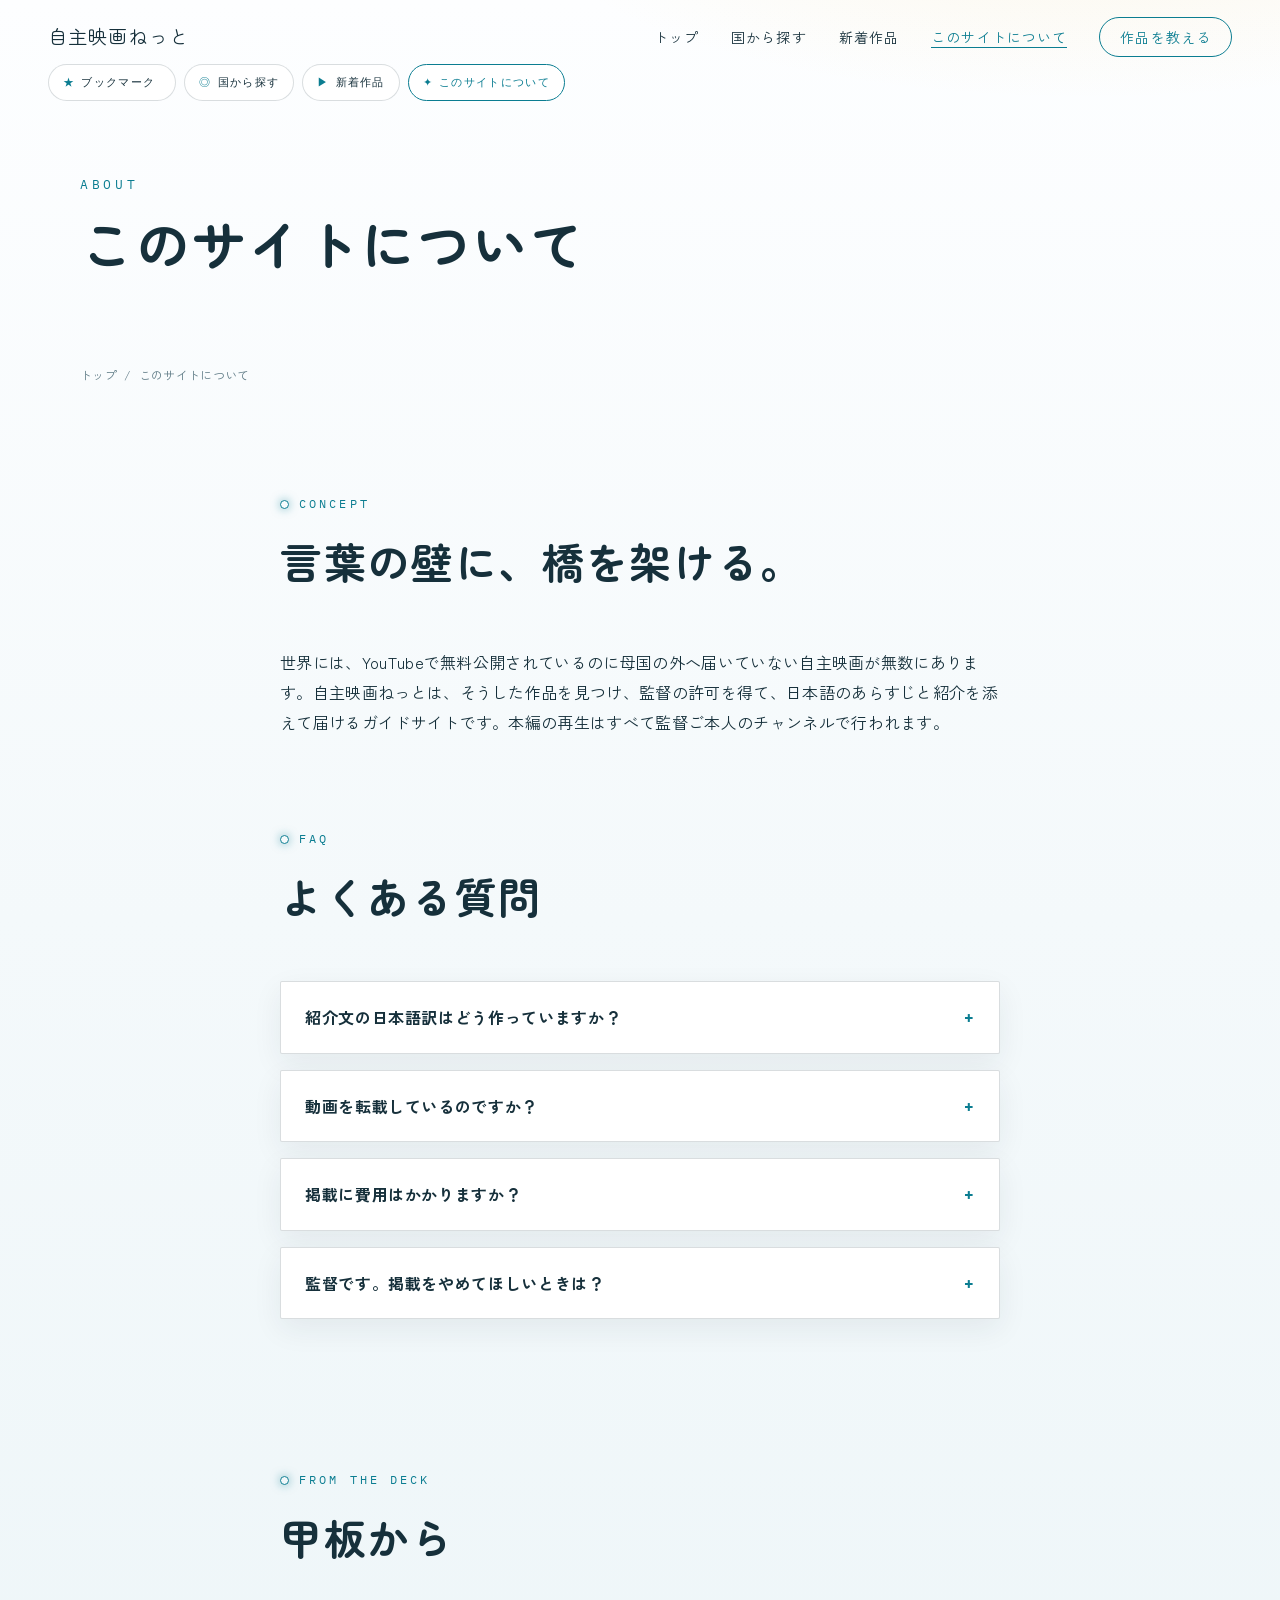
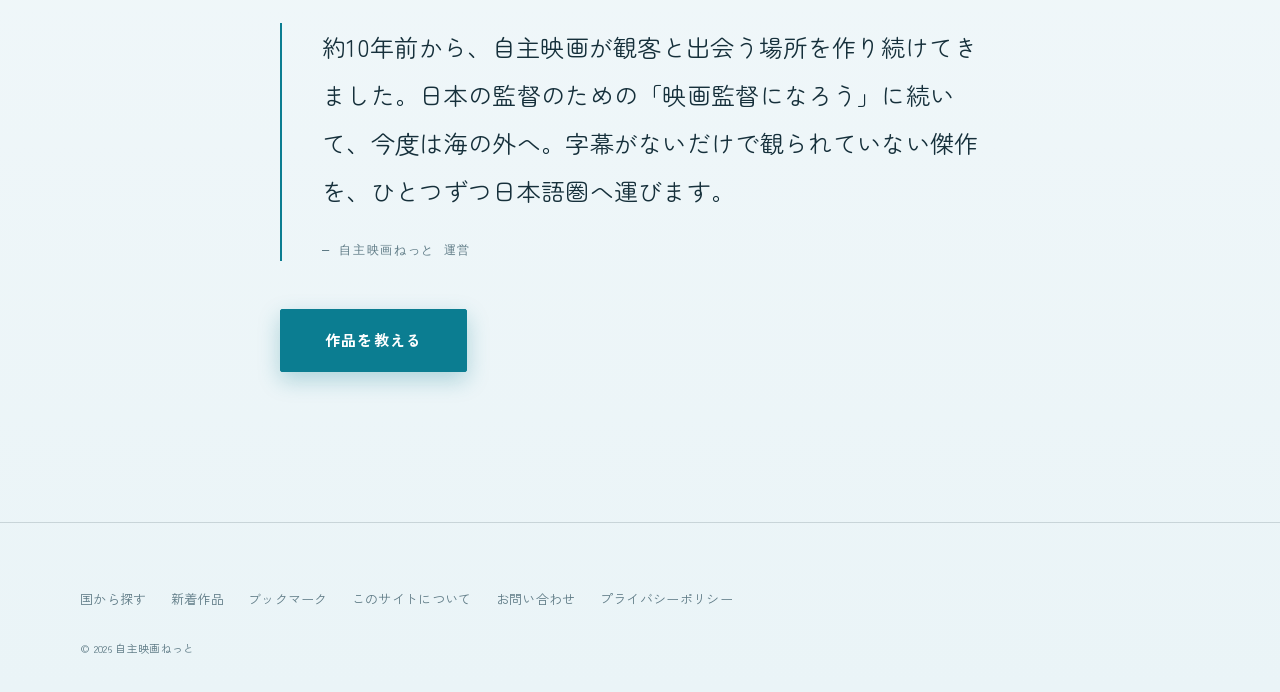
==== about.html @ 698e89a6 "Add files via upload" ====
<!DOCTYPE html>
<html lang="ja">
<head>
  <meta charset="UTF-8">
  <meta name="viewport" content="width=device-width, initial-scale=1.0">
  <title>このサイトについて | 自主映画ねっと</title>
  <meta name="description" content="自主映画ねっとのコンセプトと仕組み。監督の許可を得て、日本語の紹介つきで世界の自主映画を届けます。">
  <meta property="og:type" content="article">
  <meta property="og:title" content="このサイトについて | 自主映画ねっと">
  <meta property="og:description" content="自主映画ねっとのコンセプトと仕組み。監督の許可を得て、日本語の紹介つきで世界の自主映画を届けます。">
  <meta property="og:url" content="https://jisyueiga.net/about.html">
  <meta property="og:image" content="https://jisyueiga.net/ogp.png">
  <meta property="og:site_name" content="自主映画ねっと">
  <meta name="twitter:card" content="summary_large_image">
  <link rel="canonical" href="https://jisyueiga.net/about.html">
  <link rel="icon" href="favicon.ico">
  <link rel="apple-touch-icon" href="apple-touch-icon.png">
  <link rel="preconnect" href="https://fonts.googleapis.com">
  <link rel="preconnect" href="https://fonts.gstatic.com" crossorigin>
  <link href="https://fonts.googleapis.com/css2?family=Zen+Maru+Gothic:wght@700&family=Zen+Kaku+Gothic+New:wght@400;700&family=IBM+Plex+Mono&display=swap" rel="stylesheet">
  <link rel="stylesheet" href="style.css">
</head>
<body class="p-about">

  <header class="site-header">
    <a class="site-header__logo" href="index.html">自主映画ねっと</a>
    <button class="nav-toggle" aria-expanded="false" aria-label="メニューを開く" aria-controls="global-nav">
      <span></span><span></span><span></span>
    </button>
    <nav class="global-nav" id="global-nav" aria-label="グローバルナビゲーション">
      <ul>
        <li><a href="index.html">トップ</a></li>
        <li><a href="countries.html">国から探す</a></li>
        <li><a href="works.html">新着作品</a></li>
        <li><a href="about.html" aria-current="page">このサイトについて</a></li>
        <li><a href="contact.html" class="nav-cta">作品を教える</a></li>
      </ul>
    </nav>
  </header>

  <main>
    <div class="page-header">
      <div class="container">
        <p class="page-header__en js-reveal">About</p>
        <h1 class="page-header__title js-reveal" data-delay="1">このサイトについて</h1>
      </div>
    </div>

    <div class="breadcrumb">
      <div class="container">
        <ol>
          <li><a href="index.html">トップ</a></li>
          <li aria-current="page">このサイトについて</li>
        </ol>
      </div>
    </div>

    <section class="section--tight section">
      <div class="container--narrow">
        <div class="section-head js-reveal">
          <span class="section-head__en">Concept</span>
          <h2 class="section-head__title">言葉の壁に、橋を架ける。</h2>
        </div>
        <p class="js-reveal">世界には、YouTubeで無料公開されているのに母国の外へ届いていない自主映画が無数にあります。自主映画ねっとは、そうした作品を見つけ、監督の許可を得て、日本語のあらすじと紹介を添えて届けるガイドサイトです。本編の再生はすべて監督ご本人のチャンネルで行われます。</p>
      </div>
    </section>

    <section class="section" style="padding-top: 0;">
      <div class="container--narrow">
        <div class="section-head js-reveal">
          <span class="section-head__en">FAQ</span>
          <h2 class="section-head__title">よくある質問</h2>
        </div>
        <div class="faq js-reveal" data-delay="1">
          <details>
            <summary>紹介文の日本語訳はどう作っていますか？</summary>
            <p>監督から提供いただいた情報とAI翻訳をもとに、運営が確認・編集して掲載しています。誤りを見つけた場合はお問い合わせからご指摘ください。</p>
          </details>
          <details>
            <summary>動画を転載しているのですか？</summary>
            <p>いいえ。当サイトは紹介とリンクのみで、再生はすべて監督ご本人のYouTubeチャンネルで行われます。再生数も監督のチャンネルに入ります。</p>
          </details>
          <details>
            <summary>掲載に費用はかかりますか？</summary>
            <p>かかりません。監督への請求も、観る人への課金もありません。</p>
          </details>
          <details>
            <summary>監督です。掲載をやめてほしいときは？</summary>
            <p>お問い合わせからご連絡いただければ、すみやかに取り下げます。掲載は常に監督の意思が最優先です。</p>
          </details>
        </div>
      </div>
    </section>

    <section class="section" style="padding-top: 0;">
      <div class="container--narrow">
        <div class="section-head js-reveal">
          <span class="section-head__en">From the Deck</span>
          <h2 class="section-head__title">甲板から</h2>
        </div>
        <figure class="voice js-reveal" data-delay="1">
          <blockquote>
            <p>約10年前から、自主映画が観客と出会う場所を作り続けてきました。日本の監督のための「映画監督になろう」に続いて、今度は海の外へ。字幕がないだけで観られていない傑作を、ひとつずつ日本語圏へ運びます。</p>
          </blockquote>
          <figcaption>— 自主映画ねっと 運営</figcaption>
        </figure>
        <div class="js-reveal" data-delay="2" style="margin-top: 48px;">
          <a class="button" href="contact.html">作品を教える</a>
        </div>
      </div>
    </section>

  </main>

  <footer class="site-footer">
    <div class="container">
      <nav class="site-footer__nav" aria-label="フッターナビゲーション">
        <ul>
          <li><a href="countries.html">国から探す</a></li>
          <li><a href="works.html">新着作品</a></li>
          <li><a href="bookmark.html">ブックマーク</a></li>
          <li><a href="about.html">このサイトについて</a></li>
          <li><a href="contact.html">お問い合わせ</a></li>
          <li><a href="privacy.html">プライバシーポリシー</a></li>
        </ul>
      </nav>
      <p><small>&copy; 2026 自主映画ねっと</small></p>
    </div>
  </footer>

  <button class="motion-stop">アニメーションを停止する</button>
  <script src="main.js" defer></script>
</body>
</html>
---- style.css ----
@charset "UTF-8";
/* ============================================================
   映画監督になろう — style.css
   方向: ダーク×発光(映写機の光)。トークン→ベース→レイアウト
   →コンポーネント→モーション→停止ポリシー(スターター基盤継承)
   ============================================================ */

/* ---------- 1. トークン ---------- */
:root {
  --color-bg: #f4f9fb;           /* 暗幕: 上映中の客席の黒(暖色寄り) */
  --color-surface: #ffffff;      /* 煤: カード・フォームの面 */
  --color-text: #16303b;         /* 銀幕: スクリーンの生成り白 */
  --color-muted: #5e7a85;        /* 残光: 補助テキスト */
  --color-accent: #0b7d91;       /* 映写光: タングステンランプのアンバー */
  --color-accent-ink: #ffffff;   /* accent上の文字色 */
  --color-line: rgba(22, 48, 59, 0.16);
  --color-glow: #f6c453;         /* ハレーション */

  --font-display: "Zen Maru Gothic", "Hiragino Mincho ProN", "Yu Mincho", serif;
  --font-body: "Zen Kaku Gothic New", "Hiragino Kaku Gothic ProN", "Yu Gothic", sans-serif;
  --font-mono: "IBM Plex Mono", "Menlo", monospace;

  --space: 8px;
  --section-pad: clamp(72px, 13vw, 150px);
  --container: 1120px;
  --container-narrow: 720px;
  --radius: 2px;

  --z-header: 100;
  --z-nav: 200;
  --z-modal: 1000;

  --ease-out: cubic-bezier(0.22, 1, 0.36, 1);
  --duration: 0.9s;
}

/* ---------- 2. リセット/ベース ---------- */
*, *::before, *::after { box-sizing: border-box; }
* { margin: 0; }

html { scroll-behavior: smooth; }

body {
  font-family: var(--font-body);
  color: var(--color-text);
  background: var(--color-bg);
  line-height: 1.9;
  font-size: 16px;
  letter-spacing: 0.02em;
  -webkit-font-smoothing: antialiased;
  overflow-wrap: anywhere;
}

img, video, svg { max-width: 100%; height: auto; display: block; }

a { color: inherit; }
a:hover { opacity: 0.72; transition: opacity 0.3s; }

::selection { background: var(--color-accent); color: var(--color-accent-ink); }

:focus-visible {
  outline: 2px solid var(--color-accent);
  outline-offset: 3px;
}

h1, h2, h3 {
  font-family: var(--font-display);
  font-weight: 700;
  line-height: 1.4;
  letter-spacing: 0.04em;
}

/* ---------- 3. レイアウト ---------- */
.container { width: min(var(--container), 100% - 48px); margin-inline: auto; }
.container--narrow { width: min(var(--container-narrow), 100% - 48px); margin-inline: auto; }

.section { padding-block: var(--section-pad); }
.section--tight { padding-block: calc(var(--section-pad) * 0.6); }

/* セクション見出し: キューマーク(リール交換の合図の丸)+等幅ラベル */
.section-head { margin-bottom: calc(var(--space) * 7); }
.section-head__en {
  display: flex; align-items: center; gap: 10px;
  font-family: var(--font-mono);
  font-size: 12px;
  letter-spacing: 0.26em;
  text-transform: uppercase;
  color: var(--color-accent);
  margin-bottom: calc(var(--space) * 2);
}
.section-head__en::before {
  content: "";
  width: 9px; height: 9px; flex: none;
  border: 1.5px solid var(--color-accent);
  border-radius: 50%;
  box-shadow: 0 0 10px rgba(11, 125, 145, 0.55);
}
.section-head__title { font-size: clamp(26px, 4.5vw, 42px); }

/* ---------- 4. コンポーネント ---------- */

/* ヘッダー */
.site-header {
  position: fixed; inset: 0 0 auto 0; z-index: var(--z-header);
  display: flex; justify-content: space-between; align-items: center;
  padding: 18px clamp(20px, 4vw, 48px);
  transition: background 0.4s, box-shadow 0.4s;
}
.site-header.is-scrolled {
  background: rgba(255, 255, 255, 0.86);
  backdrop-filter: blur(8px);
  box-shadow: 0 1px 0 var(--color-line);
}
.site-header__logo {
  font-family: var(--font-display); font-size: 19px;
  text-decoration: none; letter-spacing: 0.06em;
}

.global-nav ul { display: flex; align-items: center; gap: calc(var(--space) * 4); list-style: none; padding: 0; }
.global-nav a { text-decoration: none; font-size: 14px; letter-spacing: 0.08em; }
.global-nav a[aria-current="page"] {
  color: var(--color-accent);
  border-bottom: 1px solid currentColor;
}
.global-nav .nav-cta {
  padding: 9px 20px;
  border: 1px solid var(--color-accent);
  border-radius: 999px;
  color: var(--color-accent);
}
.global-nav .nav-cta[aria-current="page"] { border-bottom: 1px solid var(--color-accent); }

/* ハンバーガー(SP) */
.nav-toggle {
  display: none;
  width: 44px; height: 44px;
  background: none; border: none; cursor: pointer;
  position: relative; z-index: calc(var(--z-nav) + 1);
}
.nav-toggle span {
  display: block; width: 24px; height: 2px; margin: 5px auto;
  background: var(--color-text); transition: transform 0.3s, opacity 0.3s;
}
.nav-toggle[aria-expanded="true"] span:nth-child(1) { transform: translateY(7px) rotate(45deg); }
.nav-toggle[aria-expanded="true"] span:nth-child(2) { opacity: 0; }
.nav-toggle[aria-expanded="true"] span:nth-child(3) { transform: translateY(-7px) rotate(-45deg); }

@media (max-width: 767px) {
  .nav-toggle { display: block; }
  .global-nav {
    position: fixed; inset: 0; z-index: var(--z-nav);
    background: rgba(255, 255, 255, 0.97);
    display: grid; place-content: center;
    opacity: 0; visibility: hidden; transition: opacity 0.4s, visibility 0.4s;
  }
  .global-nav.is-open { opacity: 1; visibility: visible; }
  .global-nav ul { flex-direction: column; text-align: center; gap: calc(var(--space) * 4); }
  .global-nav a { font-size: 20px; }
}

/* ヒーロー: 映写光錐+塵(シグネチャー) */
.hero {
  position: relative;
  min-height: 100svh;
  display: flex; align-items: flex-end;
  padding: var(--section-pad) 0 calc(var(--space) * 12);
  overflow: hidden;
}
.hero__beam {
  position: absolute; inset: 0; pointer-events: none;
  background: radial-gradient(90% 60% at 82% -8%, rgba(246, 196, 83, 0.28), rgba(11, 125, 145, 0.08) 45%, transparent 70%);
  animation: beamFlicker 7s infinite;
}
.hero__beam::before {
  content: "";
  position: absolute; top: -30%; right: -20%; width: 150%; height: 170%;
  background: linear-gradient(114deg,
    transparent 40%,
    rgba(246, 196, 83, 0.14) 49%,
    rgba(246, 196, 83, 0.04) 61%,
    transparent 70%);
}
.hero__dust {
  position: absolute; inset: 0; pointer-events: none;
}
.hero__inner { position: relative; }
.hero__en {
  font-family: var(--font-mono);
  font-size: 12px; letter-spacing: 0.32em; text-transform: uppercase;
  color: var(--color-accent);
  margin-bottom: calc(var(--space) * 3);
}
.hero__title {
  font-size: clamp(40px, 10.5vw, 108px);
  line-height: 1.2;
  white-space: nowrap;   /* 文字分割時の折返し事故防止(1行想定) */
}
.hero__title .char {
  display: inline;
  animation: charSheen 6.5s infinite;
  animation-delay: calc(1.6s + var(--char-i) * 0.09s);
}
.hero__lead {
  margin-top: calc(var(--space) * 4);
  max-width: 30em;
  color: var(--color-muted);
}
.hero__actions {
  display: flex; flex-wrap: wrap; align-items: center;
  gap: calc(var(--space) * 4);
  margin-top: calc(var(--space) * 6);
}
.hero__sub-link {
  font-size: 14px; letter-spacing: 0.08em;
  text-decoration-color: var(--color-accent);
  text-underline-offset: 6px;
}
.hero__scroll {
  position: absolute; right: clamp(20px, 4vw, 48px); bottom: calc(var(--space) * 5);
  font-family: var(--font-mono); font-size: 11px; letter-spacing: 0.3em;
  writing-mode: vertical-rl; color: var(--color-muted);
}

@keyframes beamFlicker {
  0%, 88%, 100% { opacity: 1; }
  91% { opacity: 0.82; }
  93% { opacity: 0.96; }
  96% { opacity: 0.88; }
}
@keyframes charSheen {
  0%, 86%, 100% { color: var(--color-text); text-shadow: none; }
  91% { color: var(--color-glow); text-shadow: 0 0 26px rgba(246, 196, 83, 0.9); }
}

/* 下層ページヘッダー(映写光の名残を薄く敷く) */
.page-header {
  position: relative;
  padding: calc(var(--section-pad) * 1.15) 0 calc(var(--section-pad) * 0.45);
  background: radial-gradient(70% 90% at 85% -30%, rgba(246, 196, 83, 0.13), transparent 65%);
}
.page-header__en {
  font-family: var(--font-mono);
  font-size: 13px; letter-spacing: 0.28em; text-transform: uppercase;
  color: var(--color-accent);
}
.page-header__title { font-size: clamp(30px, 5vw, 54px); margin-top: calc(var(--space) * 1); }

.breadcrumb { padding-block: calc(var(--space) * 2); font-size: 12px; color: var(--color-muted); }
.breadcrumb ol { display: flex; flex-wrap: wrap; gap: 0.6em; list-style: none; padding: 0; }
.breadcrumb li:not(:last-child)::after { content: "/"; margin-left: 0.6em; }
.breadcrumb a { text-decoration: none; }

/* ボタン */
.button {
  display: inline-block;
  padding: 16px 44px;
  background: var(--color-accent); color: var(--color-accent-ink);
  border: 1px solid var(--color-accent); border-radius: var(--radius);
  font-size: 15px; font-weight: 700; letter-spacing: 0.08em; text-decoration: none;
  cursor: pointer;
  box-shadow: 0 0 26px rgba(11, 125, 145, 0.28);
  transition: background 0.3s, color 0.3s, box-shadow 0.3s;
}
.button:hover {
  background: transparent; color: var(--color-accent); opacity: 1;
  box-shadow: 0 0 32px rgba(11, 125, 145, 0.42);
}
.button:disabled { opacity: 0.5; cursor: wait; }
.button--ghost {
  background: transparent; color: var(--color-text);
  border-color: var(--color-line); box-shadow: none;
}
.button--ghost:hover { border-color: var(--color-accent); color: var(--color-accent); }

/* 交互2カラム(できること) */
.duo {
  display: grid; grid-template-columns: 1fr 1fr;
  gap: clamp(32px, 6vw, 80px); align-items: center;
}
.duo + .duo { margin-top: calc(var(--space) * 12); }
.duo--flip .duo__text { order: 2; }
.duo--flip .duo__visual { order: 1; }
.duo__role {
  font-family: var(--font-mono); font-size: 12px; letter-spacing: 0.26em;
  text-transform: uppercase; color: var(--color-accent);
  margin-bottom: calc(var(--space) * 2);
}
.duo__title { font-size: clamp(22px, 3vw, 30px); margin-bottom: calc(var(--space) * 3); }
.duo__text p { color: var(--color-muted); }
.duo__visual {
  border: 1px solid var(--color-line);
  border-radius: var(--radius);
  overflow: hidden;
  background: var(--color-surface);
  max-width: 400px;
  justify-self: center;
}
.duo--flip .duo__visual { justify-self: center; }
@media (max-width: 767px) {
  .duo__visual { max-width: 300px; }
}
@media (max-width: 767px) {
  .duo { grid-template-columns: 1fr; }
  .duo--flip .duo__text { order: 1; }
  .duo--flip .duo__visual { order: 2; }
}

/* フィルムストリップ(横スクロール・破調) */
.filmstrip-band {
  background: var(--color-surface);
  border-block: 1px solid var(--color-line);
  padding-block: calc(var(--section-pad) * 0.8);
}
.filmstrip {
  display: flex; gap: clamp(16px, 3vw, 28px);
  overflow-x: auto;
  scroll-snap-type: x mandatory;
  padding: calc(var(--space) * 4) clamp(24px, 5vw, 64px) calc(var(--space) * 3);
  /* 穴(パーフォレーション)の帯 */
  border-block: 12px solid transparent;
  background-image:
    repeating-linear-gradient(90deg, rgba(239,231,215,0.14) 0 12px, transparent 12px 30px),
    repeating-linear-gradient(90deg, rgba(239,231,215,0.14) 0 12px, transparent 12px 30px);
  background-repeat: repeat-x;
  background-size: 30px 6px;
  background-position: top 8px left, bottom 8px left;
}
.film-card { text-decoration: none; }
.filmstrip .film-card {
  flex: none;
  width: clamp(200px, 56vw, 250px);
  scroll-snap-align: start;
}
.film-card:hover { opacity: 1; }
.film-card__poster {
  aspect-ratio: 2 / 3;
  border: 1px solid var(--color-line);
  border-radius: var(--radius);
  overflow: hidden;
  transition: box-shadow 0.4s, transform 0.4s var(--ease-out);
}
.film-card:hover .film-card__poster {
  box-shadow: 0 0 30px rgba(11, 125, 145, 0.3);
  transform: translateY(-4px);
}
.film-card__poster img { width: 100%; height: 100%; object-fit: cover; }
.film-card__title {
  font-family: var(--font-display); font-size: 17px;
  margin-top: calc(var(--space) * 2);
}
.film-card__meta {
  font-family: var(--font-mono); font-size: 11.5px;
  letter-spacing: 0.12em; color: var(--color-muted);
  margin-top: 4px;
}

/* 作品一覧グリッド(下層) */
.works-grid {
  display: grid;
  grid-template-columns: repeat(auto-fill, minmax(220px, 1fr));
  gap: clamp(20px, 3.5vw, 36px);
}
@media (max-width: 480px) {
  .works-grid { grid-template-columns: repeat(2, 1fr); }
}

/* 投稿の流れ */
.steps {
  list-style: none; padding: 0;
  display: grid; grid-template-columns: repeat(3, 1fr);
  gap: clamp(20px, 3vw, 32px);
  counter-reset: step;
}
.steps li {
  counter-increment: step;
  background: var(--color-surface);
  border: 1px solid var(--color-line);
  border-radius: var(--radius);
  padding: calc(var(--space) * 4);
}
.steps li::before {
  content: "0" counter(step);
  display: block;
  font-family: var(--font-mono); font-size: 13px;
  letter-spacing: 0.2em; color: var(--color-accent);
  margin-bottom: calc(var(--space) * 2);
}
.steps h3 { font-size: 18px; margin-bottom: calc(var(--space) * 1.5); }
.steps p { font-size: 14px; color: var(--color-muted); line-height: 1.8; }
@media (max-width: 767px) {
  .steps { grid-template-columns: 1fr; }
}

/* 運営の言葉 */
.voice {
  border-left: 2px solid var(--color-accent);
  padding-left: clamp(20px, 4vw, 40px);
}
.voice blockquote { font-family: var(--font-display); font-size: clamp(19px, 2.6vw, 24px); line-height: 2; }
.voice figcaption {
  margin-top: calc(var(--space) * 3);
  font-family: var(--font-mono); font-size: 12px;
  letter-spacing: 0.14em; color: var(--color-muted);
}

/* CTAバンド */
.cta-band {
  background: var(--color-accent);
  color: var(--color-accent-ink);
  text-align: center;
  padding-block: calc(var(--section-pad) * 0.7);
}
.cta-band .section-head__title { color: inherit; }
.cta-band p { margin: calc(var(--space) * 3) 0 calc(var(--space) * 5); }
.cta-band .button {
  background: var(--color-accent-ink); color: var(--color-glow);
  border-color: var(--color-accent-ink); box-shadow: none;
}
.cta-band .button:hover { background: transparent; color: var(--color-accent-ink); }

/* FAQ */
.faq { display: grid; gap: calc(var(--space) * 2); }
.faq details {
  background: var(--color-surface);
  border: 1px solid var(--color-line);
  border-radius: var(--radius);
}
.faq summary {
  cursor: pointer;
  padding: calc(var(--space) * 2.5) calc(var(--space) * 3);
  font-weight: 700; letter-spacing: 0.04em;
  list-style: none;
  display: flex; justify-content: space-between; align-items: center; gap: 16px;
}
.faq summary::-webkit-details-marker { display: none; }
.faq summary::after {
  content: "+";
  font-family: var(--font-mono); color: var(--color-accent); flex: none;
  transition: transform 0.3s;
}
.faq details[open] summary::after { transform: rotate(45deg); }
.faq details p {
  padding: 0 calc(var(--space) * 3) calc(var(--space) * 3);
  color: var(--color-muted); font-size: 15px;
}

/* フォーム */
.form { display: grid; gap: calc(var(--space) * 4); }
.form__field { display: grid; gap: calc(var(--space) * 1); }
.form__field label { font-size: 14px; font-weight: 700; }
.form__field .required { color: var(--color-accent); font-size: 12px; margin-left: 0.5em; }
.form input, .form textarea, .form select {
  font: inherit; color: var(--color-text);
  padding: 14px 16px;
  background: var(--color-surface);
  border: 1px solid var(--color-line); border-radius: var(--radius);
}
.form input:focus, .form textarea:focus, .form select:focus { border-color: var(--color-accent); outline: none; }
.form [aria-invalid="true"] { border-color: #d96a52; }
.form__error { color: #d96a52; font-size: 13px; min-height: 1.2em; }
.form__hp { position: absolute; left: -9999px; }  /* ハニーポット: 削除禁止 */

/* フッター */
.site-footer {
  padding: calc(var(--space) * 8) 0 calc(var(--space) * 4);
  border-top: 1px solid var(--color-line);
  font-size: 13px; color: var(--color-muted);
}
.site-footer__nav ul {
  display: flex; flex-wrap: wrap; gap: calc(var(--space) * 3);
  list-style: none; padding: 0; margin-bottom: calc(var(--space) * 3);
}
.site-footer__nav a { text-decoration: none; }

/* ---------- 5. モーション基盤 ---------- */
.js-reveal {
  opacity: 0;
  transform: translateY(24px);
  transition: opacity var(--duration) var(--ease-out), transform var(--duration) var(--ease-out);
}
.js-reveal.is-inview { opacity: 1; transform: none; }
.js-reveal[data-delay="1"] { transition-delay: 0.1s; }
.js-reveal[data-delay="2"] { transition-delay: 0.2s; }
.js-reveal[data-delay="3"] { transition-delay: 0.3s; }

/* ---------- 6. モーション停止(削除禁止) ---------- */
.motion-stop {
  display: none;
  position: fixed; right: 16px; bottom: 16px; z-index: var(--z-modal);
  padding: 10px 16px; font-size: 12px;
  background: var(--color-surface); color: var(--color-text);
  border: 1px solid var(--color-line);
  border-radius: 999px; cursor: pointer;
}
@media (prefers-reduced-motion: reduce) {
  .motion-stop { display: block; }
}
html.is-motion-off .js-reveal,
html.is-motion-off *[class] {
  transition-duration: 0.01ms !important;
  animation-duration: 0.01ms !important;
  animation-iteration-count: 1 !important;
}
html.is-motion-off .js-reveal { opacity: 1; transform: none; }
html.is-motion-off .hero__dust { display: none; }

/* ---------- 7. ヒーロー演出強化(v1.1) ---------- */
/* カウントダウンリーダー(JSが生成。セッション初回のみ) */
.leader {
  position: fixed; inset: 0; z-index: var(--z-modal);
  background: #050403;
  display: grid; place-content: center;
  transition: opacity 0.5s var(--ease-out);
  cursor: pointer;
}
.leader.is-done { opacity: 0; pointer-events: none; }
.leader__frame {
  position: relative;
  width: min(64vw, 300px); aspect-ratio: 1;
  display: grid; place-content: center;
  border: 1.5px solid rgba(22, 48, 59, 0.4);
  border-radius: 50%;
}
.leader__frame::before {
  content: "";
  position: absolute; inset: 14px;
  border: 1px solid rgba(22, 48, 59, 0.22);
  border-radius: 50%;
}
.leader__frame::after {
  content: "";
  position: absolute; left: 50%; top: 50%;
  width: 1px; height: 50%;
  background: rgba(22, 48, 59, 0.45);
  transform-origin: top center;
  animation: leaderSweep 0.6s linear infinite;
}
.leader__cross-h, .leader__cross-v {
  position: absolute; background: rgba(22, 48, 59, 0.16);
}
.leader__cross-h { left: -12vw; right: -12vw; top: 50%; height: 1px; }
.leader__cross-v { top: -12vh; bottom: -12vh; left: 50%; width: 1px; }
.leader__num {
  font-family: var(--font-mono);
  font-size: clamp(90px, 24vw, 150px);
  color: var(--color-text);
  line-height: 1;
}
.leader__hint {
  position: absolute; bottom: 32px; left: 0; right: 0;
  text-align: center;
  font-family: var(--font-mono); font-size: 11px;
  letter-spacing: 0.3em; color: var(--color-muted);
}
@keyframes leaderSweep { to { transform: rotate(360deg); } }

/* ランプ暖機: リーダー明けに光が立ち上がる */
.hero.is-warming .hero__beam { opacity: 0.04; animation: none; }
.hero.is-on .hero__beam {
  animation: beamWarm 1.6s var(--ease-out), beamFlicker 7s 1.6s infinite;
}
@keyframes beamWarm {
  from { opacity: 0.04; }
  60% { opacity: 1.15; }
  to { opacity: 1; }
}

/* フィルムグレイン */
.hero__grain {
  position: absolute; inset: -20px; pointer-events: none;
  background-image: url("data:image/svg+xml,%3Csvg xmlns='http://www.w3.org/2000/svg' width='160' height='160'%3E%3Cfilter id='n'%3E%3CfeTurbulence type='fractalNoise' baseFrequency='0.9' numOctaves='2'/%3E%3C/filter%3E%3Crect width='160' height='160' filter='url(%23n)' opacity='0.5'/%3E%3C/svg%3E");
  opacity: 0.055;
  animation: grainJitter 0.5s steps(3) infinite;
}
@keyframes grainJitter {
  0% { transform: translate(0, 0); }
  33% { transform: translate(-8px, 6px); }
  66% { transform: translate(6px, -8px); }
  100% { transform: translate(0, 0); }
}
html.is-motion-off .hero__grain, html.is-motion-off .leader { display: none; }

/* ---------- 8. ユーティリティ帯+ランキング+ブックマーク(v1.2) ---------- */
.site-header { flex-wrap: wrap; }
.utility-nav { order: 4; width: 100%; margin-top: 10px; }
.utility-nav ul {
  display: flex; gap: 8px; list-style: none; padding: 0; margin: 0;
  overflow-x: auto; -webkit-overflow-scrolling: touch; scrollbar-width: none;
}
.utility-nav ul::-webkit-scrollbar { display: none; }
.utility-nav a {
  display: flex; align-items: center; gap: 6px;
  padding: 7px 14px; white-space: nowrap;
  border: 1px solid var(--color-line); border-radius: 999px;
  background: rgba(255, 255, 255, 0.55); backdrop-filter: blur(6px);
  font-family: var(--font-mono); font-size: 11px; letter-spacing: 0.12em;
  text-decoration: none;
}
.utility-nav a[aria-current="page"] { border-color: var(--color-accent); color: var(--color-accent); }
.utility-nav .u-ic, .utility-nav .u-count { color: var(--color-accent); }

/* 作品カードのブックマーク★ */
.film-card__poster { position: relative; }
.bm-btn {
  position: absolute; top: 8px; right: 8px; z-index: 2;
  width: 36px; height: 36px;
  display: grid; place-content: center;
  border: 1px solid var(--color-line); border-radius: 50%;
  background: rgba(255, 255, 255, 0.62); color: var(--color-text);
  font-size: 16px; line-height: 1; cursor: pointer;
  transition: color 0.25s, border-color 0.25s, transform 0.25s;
}
.bm-btn:hover { transform: scale(1.08); }
.bm-btn.is-on {
  color: var(--color-accent); border-color: var(--color-accent);
  box-shadow: 0 0 14px rgba(11, 125, 145, 0.4);
}

/* イチオシ */
.pickup {
  display: grid; grid-template-columns: minmax(140px, 220px) 1fr;
  gap: clamp(20px, 4vw, 40px); align-items: center;
  background: var(--color-surface);
  border: 1px solid var(--color-accent); border-radius: var(--radius);
  padding: clamp(20px, 4vw, 40px);
  box-shadow: 0 0 34px rgba(11, 125, 145, 0.14);
}
.pickup__label {
  font-family: var(--font-mono); font-size: 11px; letter-spacing: 0.24em;
  color: var(--color-accent); margin-bottom: 12px;
}
.pickup__title { font-size: clamp(20px, 3vw, 28px); margin-bottom: 10px; }
.pickup__meta { font-family: var(--font-mono); font-size: 12px; color: var(--color-muted); margin-bottom: 14px; }
.pickup__desc { font-size: 14px; color: var(--color-muted); }
@media (max-width: 600px) { .pickup { grid-template-columns: 1fr; } .pickup img { max-width: 200px; } }

/* ランキング */
.rank-list { list-style: none; padding: 0; display: grid; gap: 12px; }
.rank-list li {
  display: grid; grid-template-columns: 56px 64px 1fr; gap: 16px; align-items: center;
  background: var(--color-surface); border: 1px solid var(--color-line);
  border-radius: var(--radius); padding: 14px 18px;
}
.rank-list .rk {
  font-family: var(--font-mono); font-size: 20px; color: var(--color-muted);
  text-align: center;
}
.rank-list li:nth-child(-n+3) .rk { color: var(--color-accent); text-shadow: 0 0 12px rgba(11, 125, 145, 0.5); }
.rank-list img { width: 64px; aspect-ratio: 2/3; object-fit: cover; border: 1px solid var(--color-line); }
.rank-list .rk-title { font-family: var(--font-display); font-size: 16px; }
.rank-list .rk-meta { font-family: var(--font-mono); font-size: 11px; color: var(--color-muted); margin-top: 2px; }

/* ブックマーク一覧の空状態 */
.bm-empty { color: var(--color-muted); padding: 40px 0; }

/* ---------- 9. 自主映画ねっと ライト海テーマ上書き ---------- */
body {
  background: linear-gradient(180deg, #fdfeff 0%, #f4f9fb 40%, #eaf4f7 100%);
}

/* ヒーロー: 波光(コースティクス)+きらめきcanvas+波形の縁 */
.hero {
  background:
    radial-gradient(46% 34% at 22% 18%, rgba(191, 232, 240, 0.55), transparent 70%),
    radial-gradient(40% 30% at 78% 60%, rgba(246, 196, 83, 0.16), transparent 70%),
    radial-gradient(52% 40% at 60% 10%, rgba(255, 255, 255, 0.9), transparent 70%);
  animation: none;
  padding-bottom: calc(var(--space) * 16);
}
.hero__beam {
  background:
    radial-gradient(60% 45% at 30% 30%, rgba(191, 232, 240, 0.5), transparent 70%),
    radial-gradient(50% 40% at 70% 55%, rgba(178, 226, 236, 0.4), transparent 72%);
  animation: caustics 14s ease-in-out infinite alternate;
}
.hero__beam::before { display: none; }
@keyframes caustics {
  from { transform: translate(0, 0) scale(1); opacity: 0.85; }
  to { transform: translate(3%, -2%) scale(1.06); opacity: 1; }
}
.hero::after {
  /* 波形の縁(シグネチャー) */
  content: "";
  position: absolute; left: 0; right: 0; bottom: -1px; height: 42px;
  background: url("data:image/svg+xml,%3Csvg xmlns='http://www.w3.org/2000/svg' viewBox='0 0 1200 42' preserveAspectRatio='none'%3E%3Cpath d='M0 22 Q 150 0 300 20 T 600 20 T 900 22 T 1200 18 L 1200 42 L 0 42 Z' fill='%23f4f9fb'/%3E%3C/svg%3E") repeat-x bottom / 1200px 42px;
  pointer-events: none;
}
.hero__title .char { animation-name: charGlint; }
@keyframes charGlint {
  0%, 86%, 100% { color: var(--color-text); text-shadow: none; }
  91% { color: var(--color-accent); text-shadow: 0 0 18px rgba(246, 196, 83, 0.8); }
}
.hero__en, .hero__scroll { color: var(--color-accent); }

/* ライトテーマでは発光→影に置き換え */
.site-header.is-scrolled {
  background: rgba(255, 255, 255, 0.88);
  box-shadow: 0 1px 0 var(--color-line), 0 6px 24px rgba(22, 48, 59, 0.06);
}
.button {
  color: #ffffff;
  box-shadow: 0 8px 22px rgba(11, 125, 145, 0.28);
}
.button:hover { color: var(--color-accent); box-shadow: 0 8px 26px rgba(11, 125, 145, 0.2); }
.steps li, .faq details, .pickup, .rank-list li, .duo__visual {
  box-shadow: 0 10px 30px rgba(22, 48, 59, 0.07);
}
.film-card:hover .film-card__poster {
  box-shadow: 0 14px 30px rgba(22, 48, 59, 0.16);
}
.filmstrip-band { background: #ffffff; }
.utility-nav a { background: rgba(255, 255, 255, 0.8); }
.bm-btn { background: rgba(255, 255, 255, 0.85); }
.cta-band { color: #ffffff; }
.cta-band .button { background: #ffffff; color: var(--color-accent); border-color: #ffffff; }
.cta-band .button:hover { background: transparent; color: #ffffff; }
.leader, .hero__grain { display: none !important; }

/* 国旗チップ */
.country-grid {
  display: grid; grid-template-columns: repeat(auto-fill, minmax(150px, 1fr));
  gap: 12px; list-style: none; padding: 0;
}
.country-chip {
  display: flex; align-items: center; gap: 10px;
  padding: 13px 16px;
  background: #ffffff; border: 1px solid var(--color-line); border-radius: 12px;
  text-decoration: none;
  box-shadow: 0 6px 18px rgba(22, 48, 59, 0.06);
  transition: transform 0.25s var(--ease-out), box-shadow 0.25s;
}
.country-chip:hover { transform: translateY(-2px); box-shadow: 0 10px 24px rgba(22, 48, 59, 0.12); opacity: 1; }
.country-chip .flag { font-size: 20px; }
.country-chip .cnt {
  margin-left: auto;
  font-family: var(--font-mono); font-size: 11px; color: var(--color-accent);
}
/* 姉妹サイト帯 */
.sister {
  display: flex; flex-wrap: wrap; align-items: center; justify-content: space-between;
  gap: 16px;
  background: #10222b; color: #f0ece1;
  border-radius: 14px;
  padding: clamp(24px, 4vw, 40px);
}
.sister h2 { font-size: clamp(19px, 2.6vw, 24px); }
.sister p { color: #b9c4c0; font-size: 14px; margin-top: 6px; }
.sister .button { background: #e9a83b; border-color: #e9a83b; color: #171006; box-shadow: none; }
.sister .button:hover { background: transparent; color: #e9a83b; }
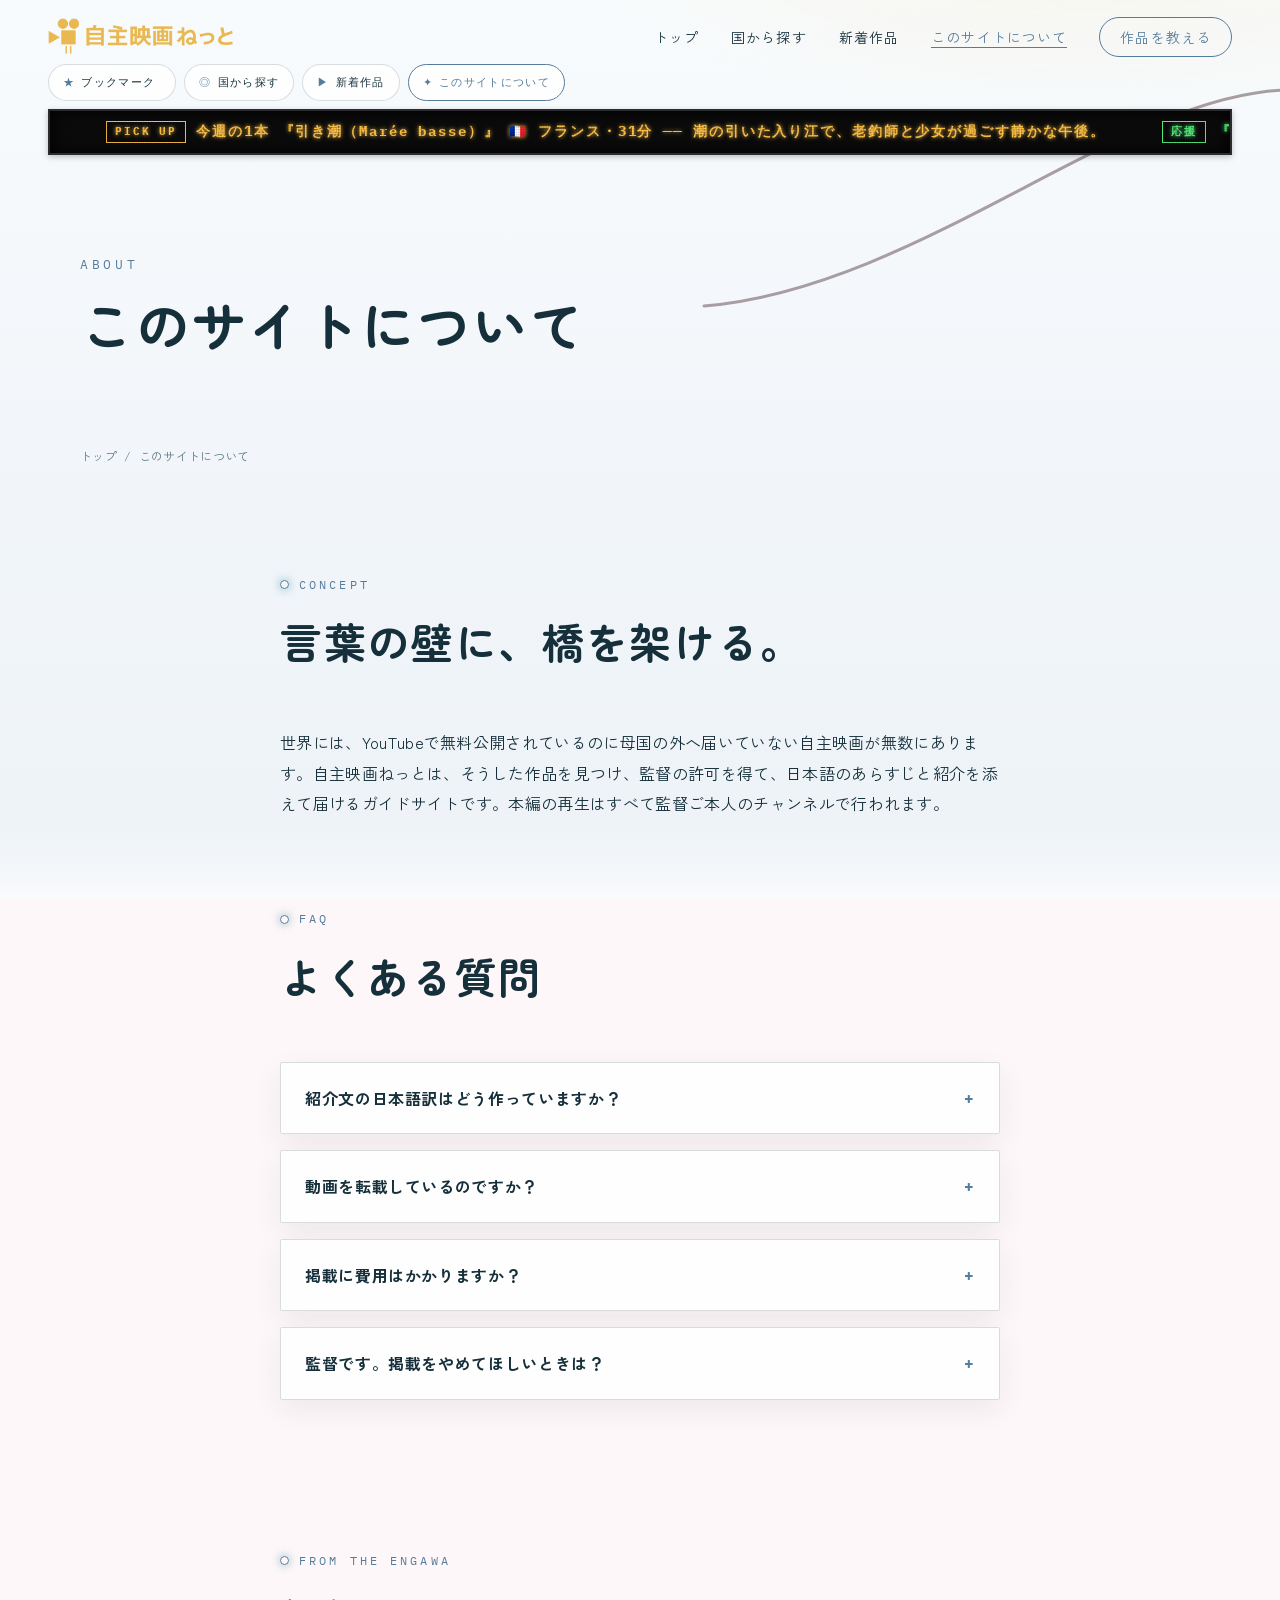
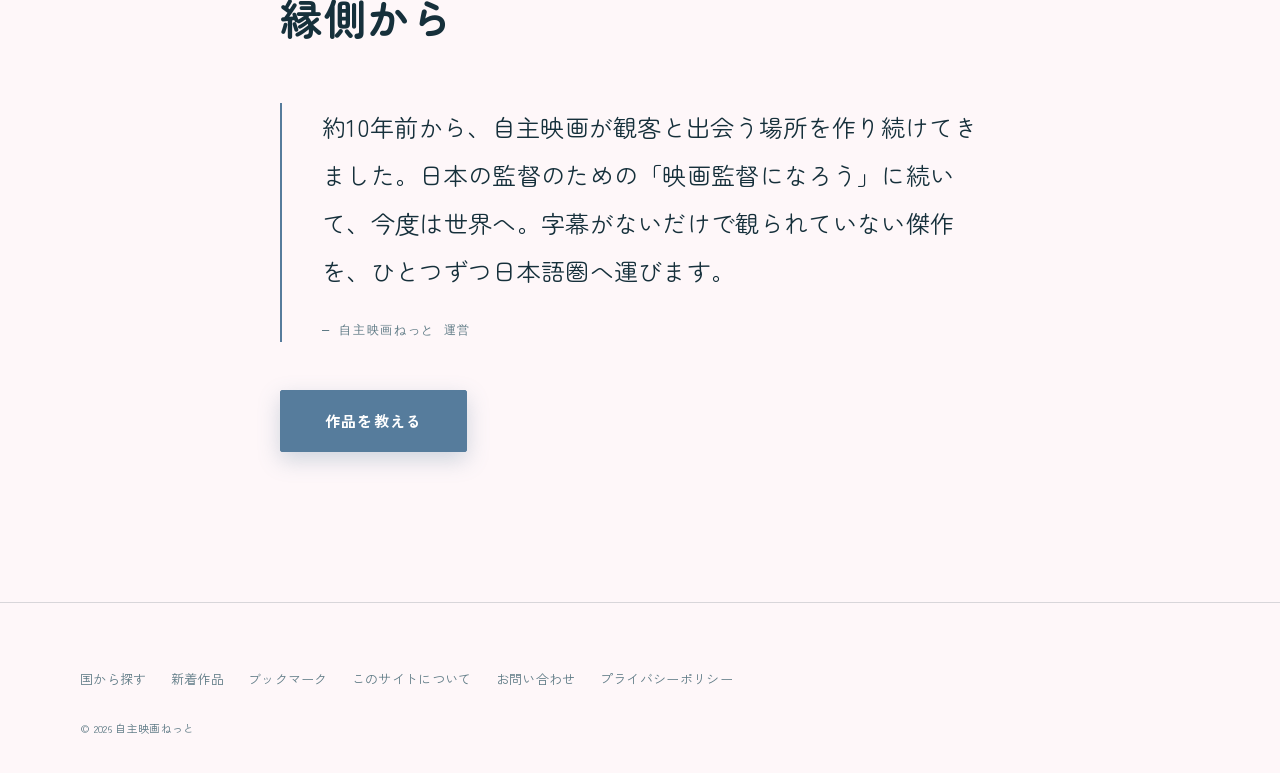
==== commit aa331ca5: "Add files via upload" ====
--- a/about.html
+++ b/about.html
@@ -18,7 +18,7 @@
   <link rel="preconnect" href="https://fonts.googleapis.com">
   <link rel="preconnect" href="https://fonts.gstatic.com" crossorigin>
   <link href="https://fonts.googleapis.com/css2?family=Zen+Maru+Gothic:wght@700&family=Zen+Kaku+Gothic+New:wght@400;700&family=IBM+Plex+Mono&display=swap" rel="stylesheet">
-  <link rel="stylesheet" href="style.css">
+  <link rel="stylesheet" href="uminet.css">
 </head>
 <body class="p-about">
 
@@ -95,12 +95,12 @@
     <section class="section" style="padding-top: 0;">
       <div class="container--narrow">
         <div class="section-head js-reveal">
-          <span class="section-head__en">From the Deck</span>
-          <h2 class="section-head__title">甲板から</h2>
+          <span class="section-head__en">From the Engawa</span>
+          <h2 class="section-head__title">縁側から</h2>
         </div>
         <figure class="voice js-reveal" data-delay="1">
           <blockquote>
-            <p>約10年前から、自主映画が観客と出会う場所を作り続けてきました。日本の監督のための「映画監督になろう」に続いて、今度は海の外へ。字幕がないだけで観られていない傑作を、ひとつずつ日本語圏へ運びます。</p>
+            <p>約10年前から、自主映画が観客と出会う場所を作り続けてきました。日本の監督のための「映画監督になろう」に続いて、今度は世界へ。字幕がないだけで観られていない傑作を、ひとつずつ日本語圏へ運びます。</p>
           </blockquote>
           <figcaption>— 自主映画ねっと 運営</figcaption>
         </figure>
@@ -129,6 +129,6 @@
   </footer>
 
   <button class="motion-stop">アニメーションを停止する</button>
-  <script src="main.js" defer></script>
+  <script src="uminet.js" defer></script>
 </body>
 </html>
--- a/uminet.css
+++ b/uminet.css
@@ -0,0 +1,1215 @@
+@charset "UTF-8";
+/* ============================================================
+   映画監督になろう — style.css
+   方向: ダーク×発光(映写機の光)。トークン→ベース→レイアウト
+   →コンポーネント→モーション→停止ポリシー(スターター基盤継承)
+   ============================================================ */
+
+/* ---------- 1. トークン ---------- */
+:root {
+  --color-bg: #f4f9fb;           /* 暗幕: 上映中の客席の黒(暖色寄り) */
+  --color-surface: #ffffff;      /* 煤: カード・フォームの面 */
+  --color-text: #16303b;         /* 銀幕: スクリーンの生成り白 */
+  --color-muted: #5e7a85;        /* 残光: 補助テキスト */
+  --color-accent: #0b7d91;       /* 映写光: タングステンランプのアンバー */
+  --color-accent-ink: #ffffff;   /* accent上の文字色 */
+  --color-line: rgba(22, 48, 59, 0.16);
+  --color-glow: #f6c453;         /* ハレーション */
+
+  --font-display: "Zen Maru Gothic", "Hiragino Mincho ProN", "Yu Mincho", serif;
+  --font-body: "Zen Kaku Gothic New", "Hiragino Kaku Gothic ProN", "Yu Gothic", sans-serif;
+  --font-mono: "IBM Plex Mono", "Menlo", monospace;
+
+  --space: 8px;
+  --section-pad: clamp(72px, 13vw, 150px);
+  --container: 1120px;
+  --container-narrow: 720px;
+  --radius: 2px;
+
+  --z-header: 100;
+  --z-nav: 200;
+  --z-modal: 1000;
+
+  --ease-out: cubic-bezier(0.22, 1, 0.36, 1);
+  --duration: 0.9s;
+}
+
+/* ---------- 2. リセット/ベース ---------- */
+*, *::before, *::after { box-sizing: border-box; }
+* { margin: 0; }
+
+html { scroll-behavior: smooth; }
+
+body {
+  font-family: var(--font-body);
+  color: var(--color-text);
+  background: var(--color-bg);
+  line-height: 1.9;
+  font-size: 16px;
+  letter-spacing: 0.02em;
+  -webkit-font-smoothing: antialiased;
+  overflow-wrap: anywhere;
+}
+
+img, video, svg { max-width: 100%; height: auto; display: block; }
+
+a { color: inherit; }
+a:hover { opacity: 0.72; transition: opacity 0.3s; }
+
+::selection { background: var(--color-accent); color: var(--color-accent-ink); }
+
+:focus-visible {
+  outline: 2px solid var(--color-accent);
+  outline-offset: 3px;
+}
+
+h1, h2, h3 {
+  font-family: var(--font-display);
+  font-weight: 700;
+  line-height: 1.4;
+  letter-spacing: 0.04em;
+}
+
+/* ---------- 3. レイアウト ---------- */
+.container { width: min(var(--container), 100% - 48px); margin-inline: auto; }
+.container--narrow { width: min(var(--container-narrow), 100% - 48px); margin-inline: auto; }
+
+.section { padding-block: var(--section-pad); }
+.section--tight { padding-block: calc(var(--section-pad) * 0.6); }
+
+/* セクション見出し: キューマーク(リール交換の合図の丸)+等幅ラベル */
+.section-head { margin-bottom: calc(var(--space) * 7); }
+.section-head__en {
+  display: flex; align-items: center; gap: 10px;
+  font-family: var(--font-mono);
+  font-size: 12px;
+  letter-spacing: 0.26em;
+  text-transform: uppercase;
+  color: var(--color-accent);
+  margin-bottom: calc(var(--space) * 2);
+}
+.section-head__en::before {
+  content: "";
+  width: 9px; height: 9px; flex: none;
+  border: 1.5px solid var(--color-accent);
+  border-radius: 50%;
+  box-shadow: 0 0 10px rgba(11, 125, 145, 0.55);
+}
+.section-head__title { font-size: clamp(26px, 4.5vw, 42px); }
+
+/* ---------- 4. コンポーネント ---------- */
+
+/* ヘッダー */
+.site-header {
+  position: fixed; inset: 0 0 auto 0; z-index: var(--z-header);
+  display: flex; justify-content: space-between; align-items: center;
+  padding: 18px clamp(20px, 4vw, 48px);
+  transition: background 0.4s, box-shadow 0.4s;
+}
+.site-header.is-scrolled {
+  background: rgba(255, 255, 255, 0.86);
+  backdrop-filter: blur(8px);
+  box-shadow: 0 1px 0 var(--color-line);
+}
+.site-header__logo {
+  font-family: var(--font-display); font-size: 19px;
+  text-decoration: none; letter-spacing: 0.06em;
+}
+
+.global-nav ul { display: flex; align-items: center; gap: calc(var(--space) * 4); list-style: none; padding: 0; }
+.global-nav a { text-decoration: none; font-size: 14px; letter-spacing: 0.08em; }
+.global-nav a[aria-current="page"] {
+  color: var(--color-accent);
+  border-bottom: 1px solid currentColor;
+}
+.global-nav .nav-cta {
+  padding: 9px 20px;
+  border: 1px solid var(--color-accent);
+  border-radius: 999px;
+  color: var(--color-accent);
+}
+.global-nav .nav-cta[aria-current="page"] { border-bottom: 1px solid var(--color-accent); }
+
+/* ハンバーガー(SP) */
+.nav-toggle {
+  display: none;
+  width: 44px; height: 44px;
+  background: none; border: none; cursor: pointer;
+  position: relative; z-index: calc(var(--z-nav) + 1);
+}
+.nav-toggle span {
+  display: block; width: 24px; height: 2px; margin: 5px auto;
+  background: var(--color-text); transition: transform 0.3s, opacity 0.3s;
+}
+.nav-toggle[aria-expanded="true"] span:nth-child(1) { transform: translateY(7px) rotate(45deg); }
+.nav-toggle[aria-expanded="true"] span:nth-child(2) { opacity: 0; }
+.nav-toggle[aria-expanded="true"] span:nth-child(3) { transform: translateY(-7px) rotate(-45deg); }
+
+@media (max-width: 767px) {
+  .nav-toggle { display: block; }
+  .global-nav {
+    position: fixed; inset: 0; z-index: var(--z-nav);
+    background: rgba(255, 255, 255, 0.97);
+    display: grid; place-content: center;
+    opacity: 0; visibility: hidden; transition: opacity 0.4s, visibility 0.4s;
+  }
+  .global-nav.is-open { opacity: 1; visibility: visible; }
+  .global-nav ul { flex-direction: column; text-align: center; gap: calc(var(--space) * 4); }
+  .global-nav a { font-size: 20px; }
+}
+
+/* ヒーロー: 映写光錐+塵(シグネチャー) */
+.hero {
+  position: relative;
+  min-height: 100svh;
+  display: flex; align-items: flex-end;
+  padding: var(--section-pad) 0 calc(var(--space) * 12);
+  overflow: hidden;
+}
+.hero__beam {
+  position: absolute; inset: 0; pointer-events: none;
+  background: radial-gradient(90% 60% at 82% -8%, rgba(246, 196, 83, 0.28), rgba(11, 125, 145, 0.08) 45%, transparent 70%);
+  animation: beamFlicker 7s infinite;
+}
+.hero__beam::before {
+  content: "";
+  position: absolute; top: -30%; right: -20%; width: 150%; height: 170%;
+  background: linear-gradient(114deg,
+    transparent 40%,
+    rgba(246, 196, 83, 0.14) 49%,
+    rgba(246, 196, 83, 0.04) 61%,
+    transparent 70%);
+}
+.hero__dust {
+  position: absolute; inset: 0; pointer-events: none;
+}
+.hero__inner { position: relative; }
+.hero__en {
+  font-family: var(--font-mono);
+  font-size: 12px; letter-spacing: 0.32em; text-transform: uppercase;
+  color: var(--color-accent);
+  margin-bottom: calc(var(--space) * 3);
+}
+.hero__title {
+  font-size: clamp(40px, 10.5vw, 108px);
+  line-height: 1.2;
+  white-space: nowrap;   /* 文字分割時の折返し事故防止(1行想定) */
+}
+.hero__title .char {
+  display: inline;
+  animation: charSheen 6.5s infinite;
+  animation-delay: calc(1.6s + var(--char-i) * 0.09s);
+}
+.hero__lead {
+  margin-top: calc(var(--space) * 4);
+  max-width: 30em;
+  color: var(--color-muted);
+}
+.hero__actions {
+  display: flex; flex-wrap: wrap; align-items: center;
+  gap: calc(var(--space) * 4);
+  margin-top: calc(var(--space) * 6);
+}
+.hero__sub-link {
+  font-size: 14px; letter-spacing: 0.08em;
+  text-decoration-color: var(--color-accent);
+  text-underline-offset: 6px;
+}
+.hero__scroll {
+  position: absolute; right: clamp(20px, 4vw, 48px); bottom: calc(var(--space) * 5);
+  font-family: var(--font-mono); font-size: 11px; letter-spacing: 0.3em;
+  writing-mode: vertical-rl; color: var(--color-muted);
+}
+
+@keyframes beamFlicker {
+  0%, 88%, 100% { opacity: 1; }
+  91% { opacity: 0.82; }
+  93% { opacity: 0.96; }
+  96% { opacity: 0.88; }
+}
+@keyframes charSheen {
+  0%, 86%, 100% { color: var(--color-text); text-shadow: none; }
+  91% { color: var(--color-glow); text-shadow: 0 0 26px rgba(246, 196, 83, 0.9); }
+}
+
+/* 下層ページヘッダー(映写光の名残を薄く敷く) */
+.page-header {
+  position: relative;
+  padding: calc(var(--section-pad) * 1.15) 0 calc(var(--section-pad) * 0.45);
+  background: radial-gradient(70% 90% at 85% -30%, rgba(246, 196, 83, 0.13), transparent 65%);
+}
+.page-header__en {
+  font-family: var(--font-mono);
+  font-size: 13px; letter-spacing: 0.28em; text-transform: uppercase;
+  color: var(--color-accent);
+}
+.page-header__title { font-size: clamp(30px, 5vw, 54px); margin-top: calc(var(--space) * 1); }
+
+.breadcrumb { padding-block: calc(var(--space) * 2); font-size: 12px; color: var(--color-muted); }
+.breadcrumb ol { display: flex; flex-wrap: wrap; gap: 0.6em; list-style: none; padding: 0; }
+.breadcrumb li:not(:last-child)::after { content: "/"; margin-left: 0.6em; }
+.breadcrumb a { text-decoration: none; }
+
+/* ボタン */
+.button {
+  display: inline-block;
+  padding: 16px 44px;
+  background: var(--color-accent); color: var(--color-accent-ink);
+  border: 1px solid var(--color-accent); border-radius: var(--radius);
+  font-size: 15px; font-weight: 700; letter-spacing: 0.08em; text-decoration: none;
+  cursor: pointer;
+  box-shadow: 0 0 26px rgba(11, 125, 145, 0.28);
+  transition: background 0.3s, color 0.3s, box-shadow 0.3s;
+}
+.button:hover {
+  background: transparent; color: var(--color-accent); opacity: 1;
+  box-shadow: 0 0 32px rgba(11, 125, 145, 0.42);
+}
+.button:disabled { opacity: 0.5; cursor: wait; }
+.button--ghost {
+  background: transparent; color: var(--color-text);
+  border-color: var(--color-line); box-shadow: none;
+}
+.button--ghost:hover { border-color: var(--color-accent); color: var(--color-accent); }
+
+/* 交互2カラム(できること) */
+.duo {
+  display: grid; grid-template-columns: 1fr 1fr;
+  gap: clamp(32px, 6vw, 80px); align-items: center;
+}
+.duo + .duo { margin-top: calc(var(--space) * 12); }
+.duo--flip .duo__text { order: 2; }
+.duo--flip .duo__visual { order: 1; }
+.duo__role {
+  font-family: var(--font-mono); font-size: 12px; letter-spacing: 0.26em;
+  text-transform: uppercase; color: var(--color-accent);
+  margin-bottom: calc(var(--space) * 2);
+}
+.duo__title { font-size: clamp(22px, 3vw, 30px); margin-bottom: calc(var(--space) * 3); }
+.duo__text p { color: var(--color-muted); }
+.duo__visual {
+  border: 1px solid var(--color-line);
+  border-radius: var(--radius);
+  overflow: hidden;
+  background: var(--color-surface);
+  max-width: 400px;
+  justify-self: center;
+}
+.duo--flip .duo__visual { justify-self: center; }
+@media (max-width: 767px) {
+  .duo__visual { max-width: 300px; }
+}
+@media (max-width: 767px) {
+  .duo { grid-template-columns: 1fr; }
+  .duo--flip .duo__text { order: 1; }
+  .duo--flip .duo__visual { order: 2; }
+}
+
+/* フィルムストリップ(横スクロール・破調) */
+.filmstrip-band {
+  background: var(--color-surface);
+  border-block: 1px solid var(--color-line);
+  padding-block: calc(var(--section-pad) * 0.8);
+}
+.filmstrip {
+  display: flex; gap: clamp(16px, 3vw, 28px);
+  overflow-x: auto;
+  scroll-snap-type: x mandatory;
+  padding: calc(var(--space) * 4) clamp(24px, 5vw, 64px) calc(var(--space) * 3);
+  /* 穴(パーフォレーション)の帯 */
+  border-block: 12px solid transparent;
+  background-image:
+    repeating-linear-gradient(90deg, rgba(239,231,215,0.14) 0 12px, transparent 12px 30px),
+    repeating-linear-gradient(90deg, rgba(239,231,215,0.14) 0 12px, transparent 12px 30px);
+  background-repeat: repeat-x;
+  background-size: 30px 6px;
+  background-position: top 8px left, bottom 8px left;
+}
+.film-card { text-decoration: none; }
+.filmstrip .film-card {
+  flex: none;
+  width: clamp(200px, 56vw, 250px);
+  scroll-snap-align: start;
+}
+.film-card:hover { opacity: 1; }
+.film-card__poster {
+  aspect-ratio: 2 / 3;
+  border: 1px solid var(--color-line);
+  border-radius: var(--radius);
+  overflow: hidden;
+  transition: box-shadow 0.4s, transform 0.4s var(--ease-out);
+}
+.film-card:hover .film-card__poster {
+  box-shadow: 0 0 30px rgba(11, 125, 145, 0.3);
+  transform: translateY(-4px);
+}
+.film-card__poster img { width: 100%; height: 100%; object-fit: cover; }
+.film-card__title {
+  font-family: var(--font-display); font-size: 17px;
+  margin-top: calc(var(--space) * 2);
+}
+.film-card__meta {
+  font-family: var(--font-mono); font-size: 11.5px;
+  letter-spacing: 0.12em; color: var(--color-muted);
+  margin-top: 4px;
+}
+
+/* 作品一覧グリッド(下層) */
+.works-grid {
+  display: grid;
+  grid-template-columns: repeat(auto-fill, minmax(220px, 1fr));
+  gap: clamp(20px, 3.5vw, 36px);
+}
+@media (max-width: 480px) {
+  .works-grid { grid-template-columns: repeat(2, 1fr); }
+}
+
+/* 投稿の流れ */
+.steps {
+  list-style: none; padding: 0;
+  display: grid; grid-template-columns: repeat(3, 1fr);
+  gap: clamp(20px, 3vw, 32px);
+  counter-reset: step;
+}
+.steps li {
+  counter-increment: step;
+  background: var(--color-surface);
+  border: 1px solid var(--color-line);
+  border-radius: var(--radius);
+  padding: calc(var(--space) * 4);
+}
+.steps li::before {
+  content: "0" counter(step);
+  display: block;
+  font-family: var(--font-mono); font-size: 13px;
+  letter-spacing: 0.2em; color: var(--color-accent);
+  margin-bottom: calc(var(--space) * 2);
+}
+.steps h3 { font-size: 18px; margin-bottom: calc(var(--space) * 1.5); }
+.steps p { font-size: 14px; color: var(--color-muted); line-height: 1.8; }
+@media (max-width: 767px) {
+  .steps { grid-template-columns: 1fr; }
+}
+
+/* 運営の言葉 */
+.voice {
+  border-left: 2px solid var(--color-accent);
+  padding-left: clamp(20px, 4vw, 40px);
+}
+.voice blockquote { font-family: var(--font-display); font-size: clamp(19px, 2.6vw, 24px); line-height: 2; }
+.voice figcaption {
+  margin-top: calc(var(--space) * 3);
+  font-family: var(--font-mono); font-size: 12px;
+  letter-spacing: 0.14em; color: var(--color-muted);
+}
+
+/* CTAバンド */
+.cta-band {
+  background: var(--color-accent);
+  color: var(--color-accent-ink);
+  text-align: center;
+  padding-block: calc(var(--section-pad) * 0.7);
+}
+.cta-band .section-head__title { color: inherit; }
+.cta-band p { margin: calc(var(--space) * 3) 0 calc(var(--space) * 5); }
+.cta-band .button {
+  background: var(--color-accent-ink); color: var(--color-glow);
+  border-color: var(--color-accent-ink); box-shadow: none;
+}
+.cta-band .button:hover { background: transparent; color: var(--color-accent-ink); }
+
+/* FAQ */
+.faq { display: grid; gap: calc(var(--space) * 2); }
+.faq details {
+  background: var(--color-surface);
+  border: 1px solid var(--color-line);
+  border-radius: var(--radius);
+}
+.faq summary {
+  cursor: pointer;
+  padding: calc(var(--space) * 2.5) calc(var(--space) * 3);
+  font-weight: 700; letter-spacing: 0.04em;
+  list-style: none;
+  display: flex; justify-content: space-between; align-items: center; gap: 16px;
+}
+.faq summary::-webkit-details-marker { display: none; }
+.faq summary::after {
+  content: "+";
+  font-family: var(--font-mono); color: var(--color-accent); flex: none;
+  transition: transform 0.3s;
+}
+.faq details[open] summary::after { transform: rotate(45deg); }
+.faq details p {
+  padding: 0 calc(var(--space) * 3) calc(var(--space) * 3);
+  color: var(--color-muted); font-size: 15px;
+}
+
+/* フォーム */
+.form { display: grid; gap: calc(var(--space) * 4); }
+.form__field { display: grid; gap: calc(var(--space) * 1); }
+.form__field label { font-size: 14px; font-weight: 700; }
+.form__field .required { color: var(--color-accent); font-size: 12px; margin-left: 0.5em; }
+.form input, .form textarea, .form select {
+  font: inherit; color: var(--color-text);
+  padding: 14px 16px;
+  background: var(--color-surface);
+  border: 1px solid var(--color-line); border-radius: var(--radius);
+}
+.form input:focus, .form textarea:focus, .form select:focus { border-color: var(--color-accent); outline: none; }
+.form [aria-invalid="true"] { border-color: #d96a52; }
+.form__error { color: #d96a52; font-size: 13px; min-height: 1.2em; }
+.form__hp { position: absolute; left: -9999px; }  /* ハニーポット: 削除禁止 */
+
+/* フッター */
+.site-footer {
+  padding: calc(var(--space) * 8) 0 calc(var(--space) * 4);
+  border-top: 1px solid var(--color-line);
+  font-size: 13px; color: var(--color-muted);
+}
+.site-footer__nav ul {
+  display: flex; flex-wrap: wrap; gap: calc(var(--space) * 3);
+  list-style: none; padding: 0; margin-bottom: calc(var(--space) * 3);
+}
+.site-footer__nav a { text-decoration: none; }
+
+/* ---------- 5. モーション基盤 ---------- */
+.js-reveal {
+  opacity: 0;
+  transform: translateY(24px);
+  transition: opacity var(--duration) var(--ease-out), transform var(--duration) var(--ease-out);
+}
+.js-reveal.is-inview { opacity: 1; transform: none; }
+.js-reveal[data-delay="1"] { transition-delay: 0.1s; }
+.js-reveal[data-delay="2"] { transition-delay: 0.2s; }
+.js-reveal[data-delay="3"] { transition-delay: 0.3s; }
+
+/* ---------- 6. モーション停止(削除禁止) ---------- */
+.motion-stop {
+  display: none;
+  position: fixed; right: 16px; bottom: 16px; z-index: var(--z-modal);
+  padding: 10px 16px; font-size: 12px;
+  background: var(--color-surface); color: var(--color-text);
+  border: 1px solid var(--color-line);
+  border-radius: 999px; cursor: pointer;
+}
+@media (prefers-reduced-motion: reduce) {
+  .motion-stop { display: block; }
+}
+html.is-motion-off .js-reveal,
+html.is-motion-off *[class] {
+  transition-duration: 0.01ms !important;
+  animation-duration: 0.01ms !important;
+  animation-iteration-count: 1 !important;
+}
+html.is-motion-off .js-reveal { opacity: 1; transform: none; }
+html.is-motion-off .hero__dust { display: none; }
+
+/* ---------- 7. ヒーロー演出強化(v1.1) ---------- */
+/* カウントダウンリーダー(JSが生成。セッション初回のみ) */
+.leader {
+  position: fixed; inset: 0; z-index: var(--z-modal);
+  background: #050403;
+  display: grid; place-content: center;
+  transition: opacity 0.5s var(--ease-out);
+  cursor: pointer;
+}
+.leader.is-done { opacity: 0; pointer-events: none; }
+.leader__frame {
+  position: relative;
+  width: min(64vw, 300px); aspect-ratio: 1;
+  display: grid; place-content: center;
+  border: 1.5px solid rgba(22, 48, 59, 0.4);
+  border-radius: 50%;
+}
+.leader__frame::before {
+  content: "";
+  position: absolute; inset: 14px;
+  border: 1px solid rgba(22, 48, 59, 0.22);
+  border-radius: 50%;
+}
+.leader__frame::after {
+  content: "";
+  position: absolute; left: 50%; top: 50%;
+  width: 1px; height: 50%;
+  background: rgba(22, 48, 59, 0.45);
+  transform-origin: top center;
+  animation: leaderSweep 0.6s linear infinite;
+}
+.leader__cross-h, .leader__cross-v {
+  position: absolute; background: rgba(22, 48, 59, 0.16);
+}
+.leader__cross-h { left: -12vw; right: -12vw; top: 50%; height: 1px; }
+.leader__cross-v { top: -12vh; bottom: -12vh; left: 50%; width: 1px; }
+.leader__num {
+  font-family: var(--font-mono);
+  font-size: clamp(90px, 24vw, 150px);
+  color: var(--color-text);
+  line-height: 1;
+}
+.leader__hint {
+  position: absolute; bottom: 32px; left: 0; right: 0;
+  text-align: center;
+  font-family: var(--font-mono); font-size: 11px;
+  letter-spacing: 0.3em; color: var(--color-muted);
+}
+@keyframes leaderSweep { to { transform: rotate(360deg); } }
+
+/* ランプ暖機: リーダー明けに光が立ち上がる */
+.hero.is-warming .hero__beam { opacity: 0.04; animation: none; }
+.hero.is-on .hero__beam {
+  animation: beamWarm 1.6s var(--ease-out), beamFlicker 7s 1.6s infinite;
+}
+@keyframes beamWarm {
+  from { opacity: 0.04; }
+  60% { opacity: 1.15; }
+  to { opacity: 1; }
+}
+
+/* フィルムグレイン */
+.hero__grain {
+  position: absolute; inset: -20px; pointer-events: none;
+  background-image: url("data:image/svg+xml,%3Csvg xmlns='http://www.w3.org/2000/svg' width='160' height='160'%3E%3Cfilter id='n'%3E%3CfeTurbulence type='fractalNoise' baseFrequency='0.9' numOctaves='2'/%3E%3C/filter%3E%3Crect width='160' height='160' filter='url(%23n)' opacity='0.5'/%3E%3C/svg%3E");
+  opacity: 0.055;
+  animation: grainJitter 0.5s steps(3) infinite;
+}
+@keyframes grainJitter {
+  0% { transform: translate(0, 0); }
+  33% { transform: translate(-8px, 6px); }
+  66% { transform: translate(6px, -8px); }
+  100% { transform: translate(0, 0); }
+}
+html.is-motion-off .hero__grain, html.is-motion-off .leader { display: none; }
+
+/* ---------- 8. ユーティリティ帯+ランキング+ブックマーク(v1.2) ---------- */
+.site-header { flex-wrap: wrap; }
+.utility-nav { order: 4; width: 100%; margin-top: 10px; }
+.utility-nav ul {
+  display: flex; gap: 8px; list-style: none; padding: 0; margin: 0;
+  overflow-x: auto; -webkit-overflow-scrolling: touch; scrollbar-width: none;
+}
+.utility-nav ul::-webkit-scrollbar { display: none; }
+.utility-nav a {
+  display: flex; align-items: center; gap: 6px;
+  padding: 7px 14px; white-space: nowrap;
+  border: 1px solid var(--color-line); border-radius: 999px;
+  background: rgba(255, 255, 255, 0.55); backdrop-filter: blur(6px);
+  font-family: var(--font-mono); font-size: 11px; letter-spacing: 0.12em;
+  text-decoration: none;
+}
+.utility-nav a[aria-current="page"] { border-color: var(--color-accent); color: var(--color-accent); }
+.utility-nav .u-ic, .utility-nav .u-count { color: var(--color-accent); }
+
+/* 作品カードのブックマーク★ */
+.film-card__poster { position: relative; }
+.bm-btn {
+  position: absolute; top: 8px; right: 8px; z-index: 2;
+  width: 36px; height: 36px;
+  display: grid; place-content: center;
+  border: 1px solid var(--color-line); border-radius: 50%;
+  background: rgba(255, 255, 255, 0.62); color: var(--color-text);
+  font-size: 16px; line-height: 1; cursor: pointer;
+  transition: color 0.25s, border-color 0.25s, transform 0.25s;
+}
+.bm-btn:hover { transform: scale(1.08); }
+.bm-btn.is-on {
+  color: var(--color-accent); border-color: var(--color-accent);
+  box-shadow: 0 0 14px rgba(11, 125, 145, 0.4);
+}
+
+/* イチオシ */
+.pickup {
+  display: grid; grid-template-columns: minmax(140px, 220px) 1fr;
+  gap: clamp(20px, 4vw, 40px); align-items: center;
+  background: var(--color-surface);
+  border: 1px solid var(--color-accent); border-radius: var(--radius);
+  padding: clamp(20px, 4vw, 40px);
+  box-shadow: 0 0 34px rgba(11, 125, 145, 0.14);
+}
+.pickup__label {
+  font-family: var(--font-mono); font-size: 11px; letter-spacing: 0.24em;
+  color: var(--color-accent); margin-bottom: 12px;
+}
+.pickup__title { font-size: clamp(20px, 3vw, 28px); margin-bottom: 10px; }
+.pickup__meta { font-family: var(--font-mono); font-size: 12px; color: var(--color-muted); margin-bottom: 14px; }
+.pickup__desc { font-size: 14px; color: var(--color-muted); }
+@media (max-width: 600px) { .pickup { grid-template-columns: 1fr; } .pickup img { max-width: 200px; } }
+
+/* ランキング */
+.rank-list { list-style: none; padding: 0; display: grid; gap: 12px; }
+.rank-list li {
+  display: grid; grid-template-columns: 56px 64px 1fr; gap: 16px; align-items: center;
+  background: var(--color-surface); border: 1px solid var(--color-line);
+  border-radius: var(--radius); padding: 14px 18px;
+}
+.rank-list .rk {
+  font-family: var(--font-mono); font-size: 20px; color: var(--color-muted);
+  text-align: center;
+}
+.rank-list li:nth-child(-n+3) .rk { color: var(--color-accent); text-shadow: 0 0 12px rgba(11, 125, 145, 0.5); }
+.rank-list img { width: 64px; aspect-ratio: 2/3; object-fit: cover; border: 1px solid var(--color-line); }
+.rank-list .rk-title { font-family: var(--font-display); font-size: 16px; }
+.rank-list .rk-meta { font-family: var(--font-mono); font-size: 11px; color: var(--color-muted); margin-top: 2px; }
+
+/* ブックマーク一覧の空状態 */
+.bm-empty { color: var(--color-muted); padding: 40px 0; }
+
+/* ---------- 9. 自主映画ねっと ライト海テーマ上書き ---------- */
+body {
+  background: linear-gradient(180deg, #fdfeff 0%, #f4f9fb 40%, #eaf4f7 100%);
+}
+
+/* ヒーロー: 波光(コースティクス)+きらめきcanvas+波形の縁 */
+.hero {
+  background:
+    radial-gradient(46% 34% at 22% 18%, rgba(191, 232, 240, 0.55), transparent 70%),
+    radial-gradient(40% 30% at 78% 60%, rgba(246, 196, 83, 0.16), transparent 70%),
+    radial-gradient(52% 40% at 60% 10%, rgba(255, 255, 255, 0.9), transparent 70%);
+  animation: none;
+  padding-bottom: calc(var(--space) * 16);
+}
+.hero__beam {
+  background:
+    radial-gradient(60% 45% at 30% 30%, rgba(191, 232, 240, 0.5), transparent 70%),
+    radial-gradient(50% 40% at 70% 55%, rgba(178, 226, 236, 0.4), transparent 72%);
+  animation: caustics 14s ease-in-out infinite alternate;
+}
+.hero__beam::before { display: none; }
+@keyframes caustics {
+  from { transform: translate(0, 0) scale(1); opacity: 0.85; }
+  to { transform: translate(3%, -2%) scale(1.06); opacity: 1; }
+}
+.hero::after {
+  /* 波形の縁(シグネチャー) */
+  content: "";
+  position: absolute; left: 0; right: 0; bottom: -1px; height: 42px;
+  background: url("data:image/svg+xml,%3Csvg xmlns='http://www.w3.org/2000/svg' viewBox='0 0 1200 42' preserveAspectRatio='none'%3E%3Cpath d='M0 22 Q 150 0 300 20 T 600 20 T 900 22 T 1200 18 L 1200 42 L 0 42 Z' fill='%23f4f9fb'/%3E%3C/svg%3E") repeat-x bottom / 1200px 42px;
+  pointer-events: none;
+}
+.hero__title .char { animation-name: charGlint; }
+@keyframes charGlint {
+  0%, 86%, 100% { color: var(--color-text); text-shadow: none; }
+  91% { color: var(--color-accent); text-shadow: 0 0 18px rgba(246, 196, 83, 0.8); }
+}
+.hero__en, .hero__scroll { color: var(--color-accent); }
+
+/* ライトテーマでは発光→影に置き換え */
+.site-header.is-scrolled {
+  background: rgba(255, 255, 255, 0.88);
+  box-shadow: 0 1px 0 var(--color-line), 0 6px 24px rgba(22, 48, 59, 0.06);
+}
+.button {
+  color: #ffffff;
+  box-shadow: 0 8px 22px rgba(11, 125, 145, 0.28);
+}
+.button:hover { color: var(--color-accent); box-shadow: 0 8px 26px rgba(11, 125, 145, 0.2); }
+.steps li, .faq details, .pickup, .rank-list li, .duo__visual {
+  box-shadow: 0 10px 30px rgba(22, 48, 59, 0.07);
+}
+.film-card:hover .film-card__poster {
+  box-shadow: 0 14px 30px rgba(22, 48, 59, 0.16);
+}
+.filmstrip-band { background: #ffffff; }
+.utility-nav a { background: rgba(255, 255, 255, 0.8); }
+.bm-btn { background: rgba(255, 255, 255, 0.85); }
+.cta-band { color: #ffffff; }
+.cta-band .button { background: #ffffff; color: var(--color-accent); border-color: #ffffff; }
+.cta-band .button:hover { background: transparent; color: #ffffff; }
+.leader, .hero__grain { display: none !important; }
+
+/* 国旗チップ */
+.country-grid {
+  display: grid; grid-template-columns: repeat(auto-fill, minmax(150px, 1fr));
+  gap: 12px; list-style: none; padding: 0;
+}
+.country-chip {
+  display: flex; align-items: center; gap: 10px;
+  padding: 13px 16px;
+  background: #ffffff; border: 1px solid var(--color-line); border-radius: 12px;
+  text-decoration: none;
+  box-shadow: 0 6px 18px rgba(22, 48, 59, 0.06);
+  transition: transform 0.25s var(--ease-out), box-shadow 0.25s;
+}
+.country-chip:hover { transform: translateY(-2px); box-shadow: 0 10px 24px rgba(22, 48, 59, 0.12); opacity: 1; }
+.country-chip .flag { font-size: 20px; }
+.country-chip .cnt {
+  margin-left: auto;
+  font-family: var(--font-mono); font-size: 11px; color: var(--color-accent);
+}
+/* 姉妹サイト帯 */
+.sister {
+  display: flex; flex-wrap: wrap; align-items: center; justify-content: space-between;
+  gap: 16px;
+  background: #10222b; color: #f0ece1;
+  border-radius: 14px;
+  padding: clamp(24px, 4vw, 40px);
+}
+.sister h2 { font-size: clamp(19px, 2.6vw, 24px); }
+.sister p { color: #b9c4c0; font-size: 14px; margin-top: 6px; }
+.sister .button { background: #e9a83b; border-color: #e9a83b; color: #171006; box-shadow: none; }
+.sister .button:hover { background: transparent; color: #e9a83b; }
+
+/* ---------- 10. 海感強化+ヘッダー重なり修正(v1.1) ---------- */
+/* ヘッダー実高さぶんの余白を自動確保(JSが --header-h を設定) */
+.hero { padding-top: calc(var(--header-h, 120px) + 24px); }
+.page-header { padding-top: calc(var(--header-h, 120px) + clamp(32px, 7vw, 80px)); }
+
+/* 太陽: 右上に陽だまり */
+.hero {
+  background:
+    radial-gradient(34% 26% at 82% 6%, rgba(246, 196, 83, 0.4), rgba(246, 196, 83, 0.12) 55%, transparent 75%),
+    radial-gradient(46% 34% at 22% 18%, rgba(191, 232, 240, 0.55), transparent 70%),
+    radial-gradient(52% 40% at 60% 10%, rgba(255, 255, 255, 0.9), transparent 70%);
+}
+
+/* 波光: 揺らぐ光の輪(コースティクス)を二層に */
+.hero__beam {
+  background:
+    radial-gradient(58% 44% at 28% 32%, rgba(178, 226, 236, 0.6), transparent 68%),
+    radial-gradient(48% 38% at 72% 58%, rgba(159, 216, 228, 0.5), transparent 70%);
+  animation: caustics 12s ease-in-out infinite alternate;
+}
+.hero__beam::before {
+  display: block;
+  content: "";
+  position: absolute; inset: -20%;
+  background:
+    repeating-radial-gradient(circle at 34% 40%, rgba(255, 255, 255, 0) 0 46px, rgba(255, 255, 255, 0.16) 46px 58px, rgba(255, 255, 255, 0) 58px 112px),
+    repeating-radial-gradient(circle at 70% 62%, rgba(191, 232, 240, 0) 0 60px, rgba(191, 232, 240, 0.2) 60px 74px, rgba(191, 232, 240, 0) 74px 142px);
+  filter: blur(6px);
+  animation: ripple 18s ease-in-out infinite alternate;
+}
+@keyframes ripple {
+  from { transform: translate(0, 0) rotate(0deg) scale(1); opacity: 0.7; }
+  to { transform: translate(-2.5%, 1.8%) rotate(2deg) scale(1.05); opacity: 1; }
+}
+
+/* うちよせる波: 二層の波が違う速さで流れ、ゆっくり上下する */
+.hero::before {
+  content: "";
+  position: absolute; left: 0; right: 0; bottom: -2px; height: 64px; z-index: 1;
+  background: url("data:image/svg+xml,%3Csvg xmlns='http://www.w3.org/2000/svg' viewBox='0 0 1200 64' preserveAspectRatio='none'%3E%3Cpath d='M0 34 Q 150 10 300 30 T 600 30 T 900 34 T 1200 26 L 1200 64 L 0 64 Z' fill='%23cfe6ee' fill-opacity='0.75'/%3E%3C/svg%3E") repeat-x bottom / 1200px 64px;
+  animation: waveBack 16s linear infinite, waveBob 7s ease-in-out infinite alternate;
+  pointer-events: none;
+}
+.hero::after {
+  height: 52px; z-index: 2;
+  background: url("data:image/svg+xml,%3Csvg xmlns='http://www.w3.org/2000/svg' viewBox='0 0 1200 52' preserveAspectRatio='none'%3E%3Cpath d='M0 26 Q 150 4 300 24 T 600 24 T 900 26 T 1200 20 L 1200 52 L 0 52 Z' fill='%23f4f9fb'/%3E%3C/svg%3E") repeat-x bottom / 1200px 52px;
+  animation: waveFront 9s linear infinite, waveBob 5.5s ease-in-out infinite alternate-reverse;
+}
+@keyframes waveBack { from { background-position-x: 0; } to { background-position-x: 1200px; } }
+@keyframes waveFront { from { background-position-x: 1200px; } to { background-position-x: 0; } }
+@keyframes waveBob {
+  from { transform: translateY(0); }
+  to { transform: translateY(-7px); }
+}
+
+html.is-motion-off .hero::before,
+html.is-motion-off .hero::after,
+html.is-motion-off .hero__beam,
+html.is-motion-off .hero__beam::before { animation: none !important; }
+
+/* ---------- 11. 「海の絵」への作り直し(v1.2): オレンジ廃止・水平線導入 ---------- */
+/* 空(上) → 水平線(55%) → 海(下) */
+.hero {
+  background: linear-gradient(180deg,
+    #fdffff 0%,
+    #eef7fa 34%,
+    #e2f1f5 52%,
+    #d5ecf1 54.8%,
+    #c4e5ec 55%,
+    #bde1e9 68%,
+    #aed8e2 100%);
+}
+/* 海面レイヤー: 水平線から下だけ。さざなみの横縞+波光 */
+.hero__beam {
+  inset: auto 0 0 0; top: 54.6%;
+  background:
+    repeating-linear-gradient(180deg,
+      rgba(255, 255, 255, 0) 0 9px,
+      rgba(255, 255, 255, 0.22) 9px 10px,
+      rgba(255, 255, 255, 0) 10px 26px),
+    radial-gradient(70% 60% at 50% 0%, rgba(255, 255, 255, 0.4), transparent 70%);
+  border-top: 1px solid rgba(255, 255, 255, 0.85);
+  box-shadow: 0 -1px 14px rgba(255, 255, 255, 0.55);
+  animation: seaBreath 9s ease-in-out infinite alternate;
+}
+@keyframes seaBreath {
+  from { opacity: 0.8; }
+  to { opacity: 1; }
+}
+/* 波光の輪も海面の中だけで揺れる */
+.hero__beam::before {
+  inset: 0;
+  background:
+    repeating-radial-gradient(circle at 40% 30%, rgba(255, 255, 255, 0) 0 42px, rgba(255, 255, 255, 0.18) 42px 52px, rgba(255, 255, 255, 0) 52px 104px),
+    repeating-radial-gradient(circle at 66% 70%, rgba(255, 255, 255, 0) 0 56px, rgba(255, 255, 255, 0.14) 56px 68px, rgba(255, 255, 255, 0) 68px 132px);
+  filter: blur(5px);
+}
+/* きらめきcanvasも海面だけに */
+.hero__dust { inset: auto 0 0 0; top: 54.6%; }
+
+/* 文字の点灯からもオレンジを排除(白銀のきらめきに) */
+@keyframes charGlint {
+  0%, 86%, 100% { color: var(--color-text); text-shadow: none; }
+  91% { color: var(--color-accent); text-shadow: 0 0 16px rgba(255, 255, 255, 0.95); }
+}
+
+html.is-motion-off .hero__beam { animation: none !important; }
+
+/* ---------- 12. 水中の光へ(v1.3): 境界線なしの青+ゴッドレイ ---------- */
+.hero {
+  /* なめらかに深くなる一続きの青(段差なし) */
+  background: linear-gradient(180deg,
+    #8ec4de 0%, #5da3c7 22%, #3c86af 45%, #2a6d9a 66%, #1e5a86 84%, #1a5078 100%);
+}
+/* 水面の光と光の柱(ゴッドレイ) */
+.hero__beam {
+  inset: 0; top: 0;
+  border-top: none; box-shadow: none;
+  background: radial-gradient(52% 40% at 50% -8%,
+    rgba(255, 255, 255, 0.85), rgba(255, 255, 255, 0.16) 46%, transparent 72%);
+  animation: seaBreath 9s ease-in-out infinite alternate;
+}
+.hero__beam::before {
+  inset: -12% -8%;
+  filter: blur(2px);
+  background: repeating-linear-gradient(76deg,
+    transparent 0 110px,
+    rgba(255, 255, 255, 0.12) 110px 142px,
+    transparent 142px 300px);
+  -webkit-mask-image: linear-gradient(180deg, rgba(0,0,0,0.95), rgba(0,0,0,0.35) 45%, transparent 78%);
+  mask-image: linear-gradient(180deg, rgba(0,0,0,0.95), rgba(0,0,0,0.35) 45%, transparent 78%);
+  animation: raysA 13s ease-in-out infinite alternate;
+}
+.hero__beam::after {
+  content: "";
+  position: absolute; inset: -12% -8%;
+  filter: blur(4px);
+  background: repeating-linear-gradient(86deg,
+    transparent 0 150px,
+    rgba(255, 255, 255, 0.09) 150px 200px,
+    transparent 200px 380px);
+  -webkit-mask-image: linear-gradient(180deg, rgba(0,0,0,0.9), rgba(0,0,0,0.3) 50%, transparent 82%);
+  mask-image: linear-gradient(180deg, rgba(0,0,0,0.9), rgba(0,0,0,0.3) 50%, transparent 82%);
+  animation: raysB 17s ease-in-out infinite alternate-reverse;
+}
+@keyframes raysA {
+  from { transform: translateX(0); opacity: 0.75; }
+  to { transform: translateX(-3%); opacity: 1; }
+}
+@keyframes raysB {
+  from { transform: translateX(0); opacity: 0.6; }
+  to { transform: translateX(2.5%); opacity: 0.95; }
+}
+/* 泡と魚のcanvasはヒーロー全面に */
+.hero__dust { inset: 0; top: 0; }
+
+/* 水中では文字は白 */
+.hero__title, .hero__title .char { color: #ffffff; }
+.hero__lead { color: rgba(255, 255, 255, 0.88); }
+.hero__en, .hero__scroll { color: #cfeaf4; }
+.hero__sub-link { color: #ffffff; text-decoration-color: rgba(255, 255, 255, 0.7); }
+.hero .button {
+  background: #ffffff; border-color: #ffffff; color: var(--color-accent);
+  box-shadow: 0 10px 26px rgba(10, 40, 65, 0.3);
+}
+.hero .button:hover { background: transparent; color: #ffffff; }
+.hero .utility-nav a { background: rgba(255, 255, 255, 0.9); }
+@keyframes charGlint {
+  0%, 86%, 100% { color: #ffffff; text-shadow: none; }
+  91% { color: #ffffff; text-shadow: 0 0 20px rgba(255, 255, 255, 0.95), 0 0 34px rgba(191, 232, 240, 0.8); }
+}
+
+/* 波の縁: 手前はページ色のまま、奥の波は白い泡に */
+.hero::before {
+  background-image: url("data:image/svg+xml,%3Csvg xmlns='http://www.w3.org/2000/svg' viewBox='0 0 1200 64' preserveAspectRatio='none'%3E%3Cpath d='M0 34 Q 150 10 300 30 T 600 30 T 900 34 T 1200 26 L 1200 64 L 0 64 Z' fill='%23ffffff' fill-opacity='0.35'/%3E%3C/svg%3E");
+}
+
+html.is-motion-off .hero__beam,
+html.is-motion-off .hero__beam::before,
+html.is-motion-off .hero__beam::after { animation: none !important; }
+
+/* ---------- 13. 日本の四季(v2.0): スクロールで春→夏→秋→冬 ---------- */
+/* 背景はJSが注入する固定レイヤー2枚のクロスフェードで表現 */
+body { background: #fef7f9; }
+.season-bg, .season-bg__a, .season-bg__b {
+  position: fixed; inset: 0; pointer-events: none;
+}
+.season-bg { z-index: -2; }
+.season-bg__b { opacity: 0; }
+.season-canvas {
+  position: fixed; inset: 0; z-index: -1; pointer-events: none;
+}
+
+/* 海仕様を解除して、淡い陽の光だけ残す */
+.hero { background: transparent; padding-bottom: calc(var(--space) * 12); }
+.hero::before, .hero::after { content: none; }
+.hero__beam, .hero__beam::before, .hero__beam::after {
+  animation: none; background: none; filter: none;
+  -webkit-mask-image: none; mask-image: none;
+}
+.hero__beam {
+  background: radial-gradient(56% 42% at 68% -6%,
+    rgba(255, 255, 255, 0.9), rgba(255, 255, 255, 0.2) 48%, transparent 72%);
+}
+.hero__dust { display: none; }
+
+/* 文字色を明るい背景用に戻す */
+.hero__title, .hero__title .char { color: var(--color-text); }
+.hero__lead { color: var(--color-muted); }
+.hero__en, .hero__scroll { color: var(--color-accent); }
+.hero__sub-link { color: var(--color-text); text-decoration-color: var(--color-accent); }
+.hero .button {
+  background: var(--color-accent); border-color: var(--color-accent); color: #ffffff;
+  box-shadow: 0 8px 22px rgb(var(--accent-rgb, 194 80 109) / 0.3);
+}
+.hero .button:hover { background: transparent; color: var(--color-accent); }
+@keyframes charGlint {
+  0%, 86%, 100% { color: var(--color-text); text-shadow: none; }
+  91% { color: var(--color-accent); text-shadow: 0 0 16px rgb(var(--accent-rgb, 194 80 109) / 0.55); }
+}
+
+/* 差し色は季節に合わせてJSがなめらかに変える */
+.button { box-shadow: 0 8px 22px rgb(var(--accent-rgb, 194 80 109) / 0.28); }
+.button:hover { box-shadow: 0 8px 26px rgb(var(--accent-rgb, 194 80 109) / 0.2); }
+.bm-btn.is-on { box-shadow: 0 0 14px rgb(var(--accent-rgb, 194 80 109) / 0.4); }
+.utility-nav a { background: rgba(255, 255, 255, 0.82); }
+.site-header.is-scrolled { background: rgba(255, 255, 255, 0.9); }
+
+/* 面の白は少し透かして季節の色をまとわせる */
+.filmstrip-band { background: rgba(255, 255, 255, 0.72); backdrop-filter: blur(2px); }
+.steps li, .faq details, .country-chip, .rank-list li {
+  background: rgba(255, 255, 255, 0.85);
+}
+
+html.is-motion-off .season-canvas { display: none; }
+
+/* ---------- 14. ロゴ画像+ピックアップ・ティッカー(v2.2) ---------- */
+.site-header__logo img {
+  height: 30px; width: auto; display: block;
+}
+@media (min-width: 768px) { .site-header__logo img { height: 36px; } }
+
+.ticker {
+  order: 5; width: 100%; margin-top: 8px;
+  display: block; overflow: hidden;
+  background: rgba(255, 255, 255, 0.78);
+  border: 1px solid var(--color-line);
+  border-radius: 999px;
+  text-decoration: none;
+  -webkit-mask-image: linear-gradient(90deg, transparent 0, #000 24px, #000 calc(100% - 24px), transparent 100%);
+  mask-image: linear-gradient(90deg, transparent 0, #000 24px, #000 calc(100% - 24px), transparent 100%);
+}
+.ticker:hover { opacity: 1; }
+.ticker__track {
+  display: inline-flex; gap: 56px;
+  padding: 7px 0 7px 56px;
+  white-space: nowrap; will-change: transform;
+  animation: tickerMove 20s linear infinite;
+  font-size: 12.5px; letter-spacing: 0.04em;
+}
+.ticker__track .pu {
+  font-family: var(--font-mono); font-size: 11px; letter-spacing: 0.2em;
+  color: var(--color-accent); margin-right: 10px;
+}
+@keyframes tickerMove {
+  from { transform: translateX(0); }
+  to { transform: translateX(-50%); }
+}
+.ticker:hover .ticker__track { animation-play-state: paused; }
+html.is-motion-off .ticker__track {
+  animation: none !important;
+  padding-left: 12px;
+}
+
+/* ---------- 15. シアタースクリーン+のぼりティッカー(v2.3) ---------- */
+/* ヒーロー: スクリーンが主役、文字は控えめに */
+.hero { align-items: center; }
+.hero__inner { text-align: center; width: min(860px, 100% - 48px); }
+.hero__en { font-size: 11px; }
+.hero__title {
+  font-size: clamp(20px, 4.2vw, 30px);
+  letter-spacing: 0.1em;
+}
+.hero__lead {
+  font-size: 14px; max-width: 34em;
+  margin-left: auto; margin-right: auto;
+}
+.hero__actions { justify-content: center; }
+
+.theater { margin: clamp(18px, 3vw, 28px) auto 0; max-width: 780px; }
+.theater__label {
+  font-family: var(--font-mono); font-size: 11px; letter-spacing: 0.28em;
+  color: var(--color-accent); margin-bottom: 10px;
+}
+.theater__screen {
+  position: relative; aspect-ratio: 16 / 9;
+  background: #14181d;
+  border: 6px solid #262b31;
+  border-radius: 10px;
+  overflow: hidden;
+  box-shadow:
+    0 26px 60px rgb(var(--accent-rgb, 90 90 120) / 0.22),
+    0 2px 0 rgba(255, 255, 255, 0.5);
+}
+.theater__screen::after {
+  /* スクリーンの照り返し */
+  content: "";
+  position: absolute; inset: 0;
+  background: linear-gradient(115deg, rgba(255,255,255,0.1), transparent 40%);
+  pointer-events: none;
+}
+.theater__screen iframe,
+.theater__screen img {
+  position: absolute; inset: 0;
+  width: 100%; height: 100%; object-fit: cover; border: 0;
+}
+.theater__play {
+  position: absolute; inset: 0;
+  display: grid; place-content: center;
+  background: rgba(10, 14, 18, 0.35);
+  border: 0; cursor: pointer;
+}
+.theater__play .pbtn {
+  width: 64px; height: 64px; border-radius: 50%;
+  background: rgba(255, 255, 255, 0.94);
+  display: grid; place-content: center;
+  box-shadow: 0 8px 28px rgba(0, 0, 0, 0.35);
+  transition: transform 0.25s var(--ease-out);
+}
+.theater__play:hover .pbtn { transform: scale(1.1); }
+.theater__play .pbtn::before {
+  content: "";
+  border-style: solid; border-width: 11px 0 11px 19px;
+  border-color: transparent transparent transparent #14181d;
+  margin-left: 4px;
+}
+.theater__play .msg {
+  margin-top: 14px;
+  font-family: var(--font-mono); font-size: 11px; letter-spacing: 0.2em;
+  color: rgba(255, 255, 255, 0.9);
+}
+.theater__caption {
+  margin-top: 12px; font-size: 13px; color: var(--color-muted);
+}
+.theater__caption strong { color: var(--color-text); font-weight: 700; }
+
+/* ティッカー項目のタグ(PICK UP / SPONSOR / のぼり) */
+.ticker__track .tk-tag {
+  font-family: var(--font-mono); font-size: 10.5px; letter-spacing: 0.18em;
+  color: var(--color-accent);
+  border: 1px solid currentColor; border-radius: 999px;
+  padding: 1px 9px; margin-right: 10px;
+}
+.ticker__track .tk-item { display: inline-flex; align-items: center; }
+
+/* ---------- 16. 映画館ステージ+ティッカー減速(v2.4) ---------- */
+/* 参考イラスト準拠: 赤い緞帳・上部のバランス・暗幕・客席 */
+.theater__stage {
+  position: relative;
+  border-radius: 10px;
+  overflow: hidden;
+  background: #3a3340;                       /* 暗幕 */
+  padding: 8.5% 15% 11%;
+  box-shadow: 0 26px 60px rgb(var(--accent-rgb, 90 90 120) / 0.24);
+}
+.theater__stage::before {                     /* 上部のバランス(幕の垂れ) */
+  content: "";
+  position: absolute; inset: 0 0 auto 0; height: 7%;
+  background: #cf3d3f;
+  z-index: 3;
+}
+.curtain {
+  position: absolute; top: 0; bottom: 10%;
+  width: 19%; z-index: 2;
+  background: url("data:image/svg+xml,%3Csvg xmlns='http://www.w3.org/2000/svg' viewBox='0 0 100 400' preserveAspectRatio='none'%3E%3Cpath d='M0 0 H90 C 58 120, 58 250, 98 400 L0 400 Z' fill='%23cf3d3f'/%3E%3Cpath d='M28 30 C 22 120, 24 220, 34 330' stroke='%23b53438' stroke-width='5' fill='none'/%3E%3Cpath d='M56 26 C 48 110, 50 190, 62 300' stroke='%23b53438' stroke-width='5' fill='none'/%3E%3C/svg%3E") no-repeat center / 100% 100%;
+}
+.curtain--l { left: 0; }
+.curtain--r { right: 0; transform: scaleX(-1); }
+.theater__seats {                             /* 客席の背もたれ */
+  position: absolute; left: 0; right: 0; bottom: 0; height: 10%;
+  z-index: 3;
+  background: repeating-linear-gradient(90deg,
+    #cf3d3f 0 15.2%, #3a3340 15.2% 16.9%);
+}
+.theater__screen {
+  position: relative; aspect-ratio: 16 / 9;
+  background: #ffffff;
+  border: 0; border-radius: 3px;
+  overflow: hidden;
+  box-shadow: 0 10px 30px rgba(20, 14, 24, 0.45);
+}
+.theater__screen::after { background: none; }
+html.is-motion-off .ticker__track { animation: none !important; }
+
+/* ---------- 17. ティッカー黄色化+スクリーン拡大(v2.5) ---------- */
+/* ロゴと同じマスタードイエローの帯(文字は濃色で可読性確保) */
+.ticker {
+  background: #ecae45;
+  border-color: #d99a33;
+}
+.ticker__track { color: #4a3712; font-weight: 700; }
+.ticker__track .tk-tag {
+  color: #6b4e14;
+  background: rgba(255, 255, 255, 0.45);
+  border-color: rgba(107, 78, 20, 0.5);
+}
+
+/* 映画館を約1.3倍に(SPでは画面幅いっぱいまで広げる) */
+.theater { max-width: 1014px; }
+@media (max-width: 767px) {
+  .theater { width: calc(100% + 28px); margin-inline: -14px; }
+  .theater__stage { border-radius: 8px; }
+}
+
+/* ---------- 18. LED電光掲示板ティッカー(v2.6) ---------- */
+.ticker {
+  background: #0b0b0c;
+  border: 2px solid #2c2c30;
+  border-radius: 0;                          /* まっすぐな箱 */
+  -webkit-mask-image: none; mask-image: none; /* 両端フェード廃止 */
+  box-shadow: inset 0 0 14px rgba(0, 0, 0, 0.9), 0 2px 6px rgba(0, 0, 0, 0.25);
+  position: relative;
+}
+.ticker::after {
+  /* LEDのドットマトリクス網目 */
+  content: "";
+  position: absolute; inset: 0;
+  background-image: radial-gradient(rgba(0, 0, 0, 0.62) 1px, transparent 1.1px);
+  background-size: 3px 3px;
+  pointer-events: none;
+}
+.ticker__track {
+  font-family: var(--font-mono);
+  font-weight: 700;
+  font-size: 13px;
+  letter-spacing: 0.14em;
+  color: #ffc247;                             /* 基本はLEDアンバー */
+  text-shadow: 0 0 7px currentColor, 0 0 1px currentColor;
+  padding-top: 8px; padding-bottom: 8px;
+}
+/* 項目ごとの発光色(参考画像のマルチカラー) */
+.ticker__track .tk-pick    { color: #ffc247; }
+.ticker__track .tk-cheer   { color: #56f07d; }
+.ticker__track .tk-sponsor { color: #ff6ad5; }
+.ticker__track .tk-info    { color: #59d7ff; }
+.ticker__track .tk-item { text-shadow: 0 0 7px currentColor, 0 0 1px currentColor; }
+.ticker__track .tk-tag {
+  color: inherit;
+  background: none;
+  border: 1px solid currentColor;
+  border-radius: 0;
+  padding: 0 8px;
+}
+
+/* ---------- 19. 電光掲示板の可読性調整(v2.7) ---------- */
+.ticker::after {
+  /* ドットを細かく・薄く(文字を立たせる) */
+  background-image: radial-gradient(rgba(0, 0, 0, 0.26) 0.7px, transparent 0.9px);
+  background-size: 2.5px 2.5px;
+}
+.ticker__track {
+  font-size: 13.5px;
+  text-shadow: 0 0 4px currentColor;   /* にじみ控えめでシャープに */
+}
+.ticker__track .tk-item { text-shadow: 0 0 4px currentColor; }
